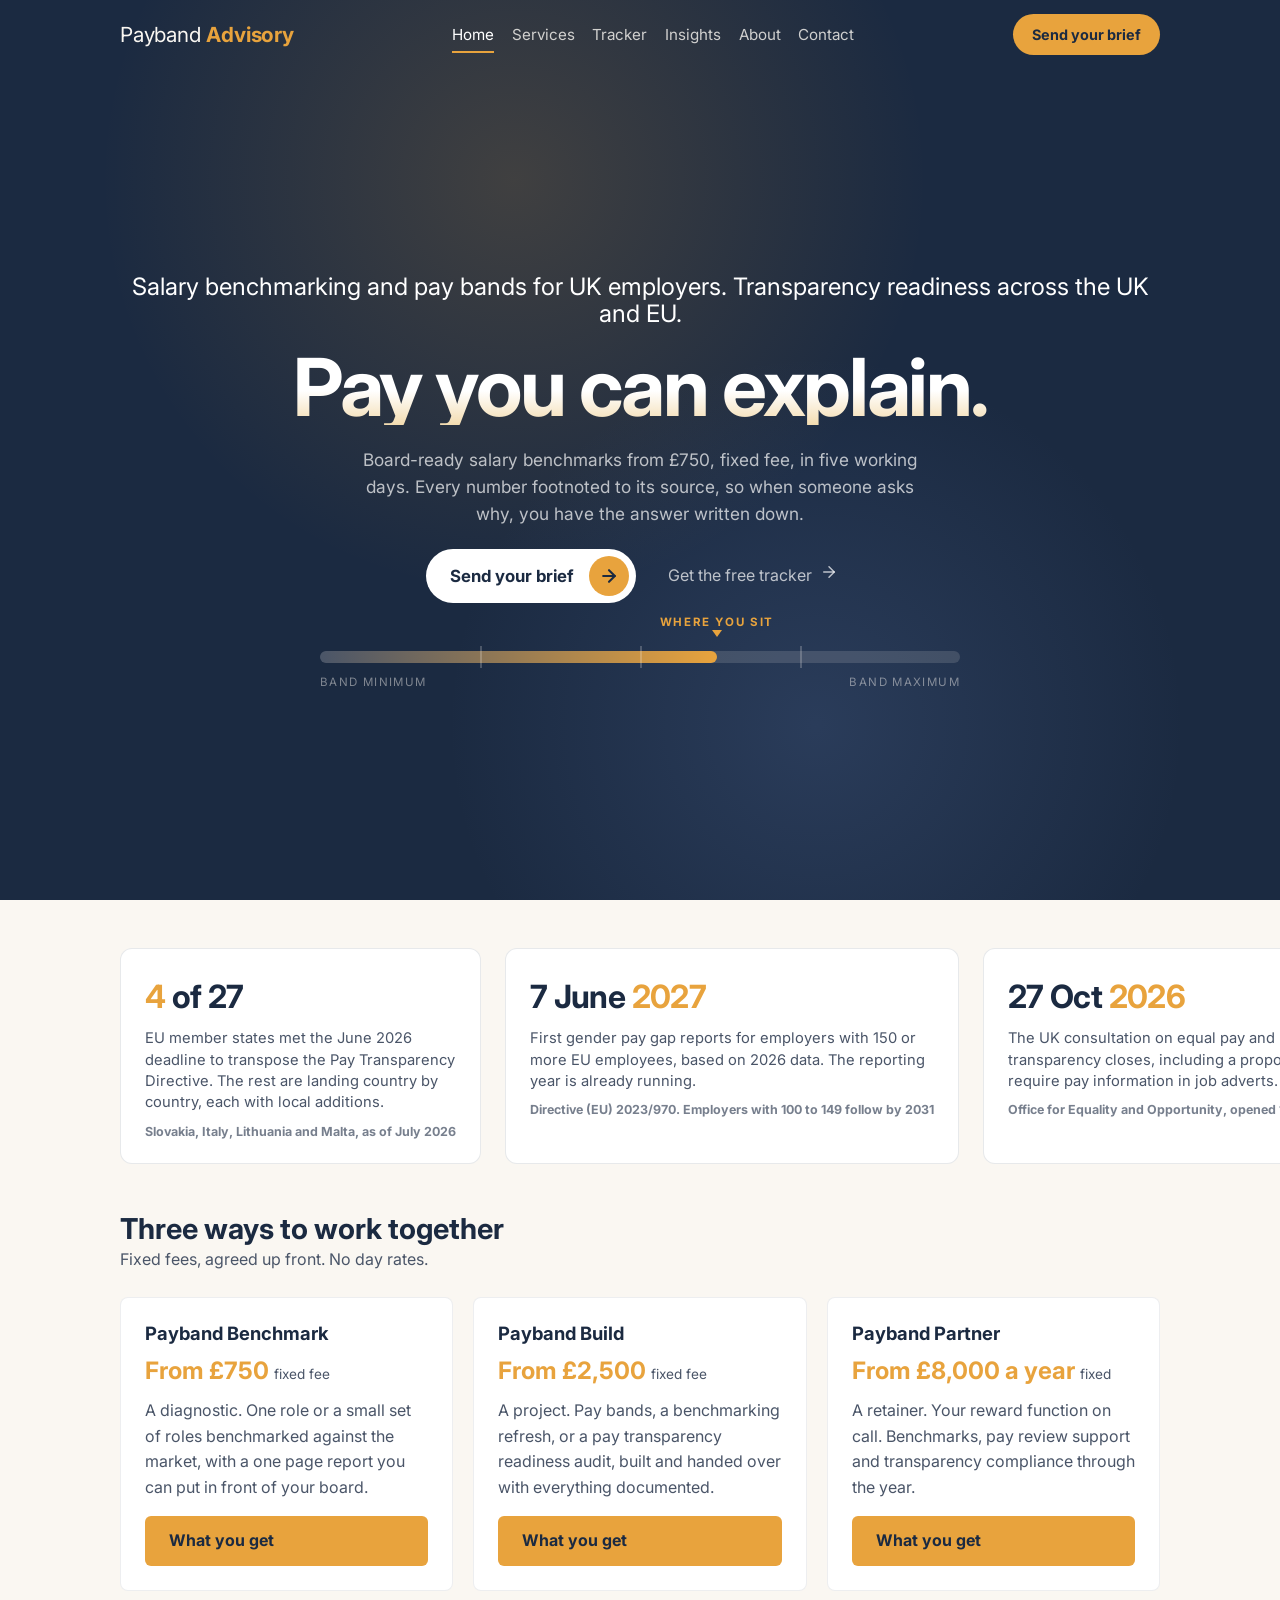
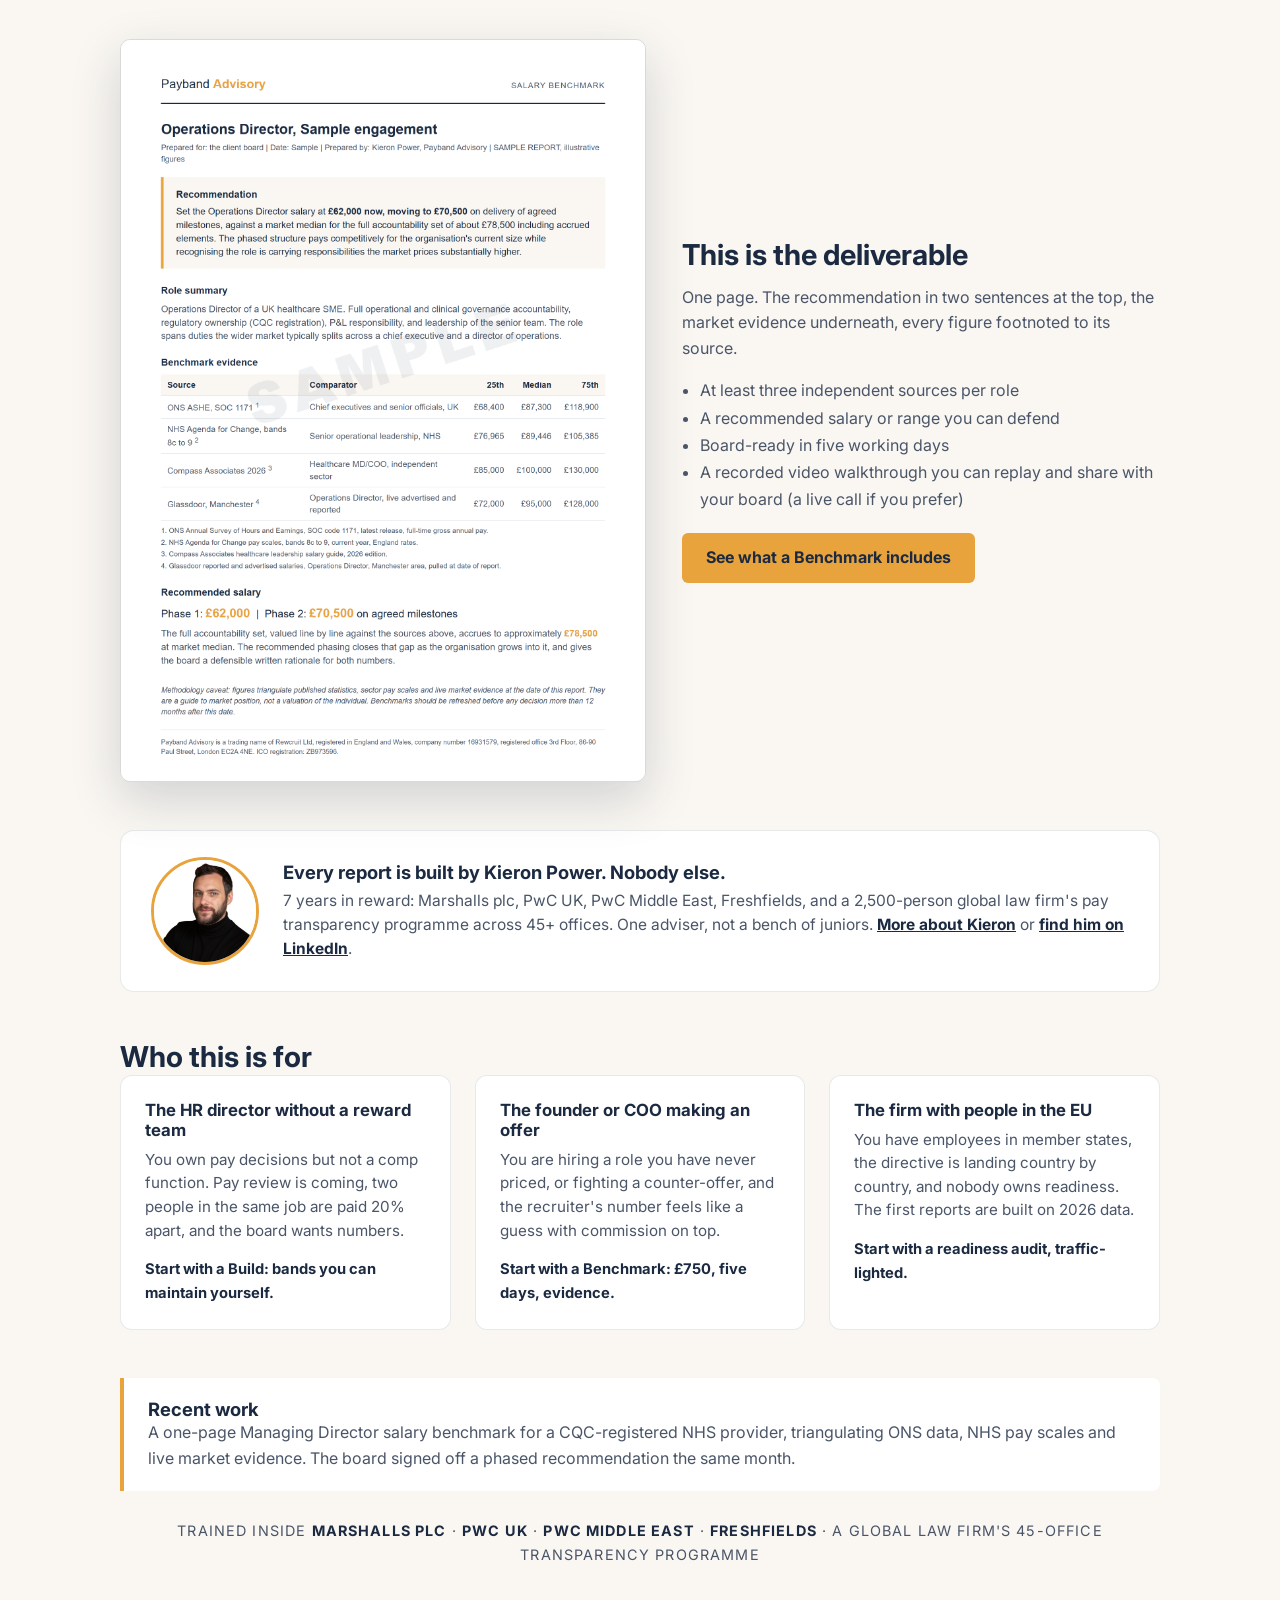
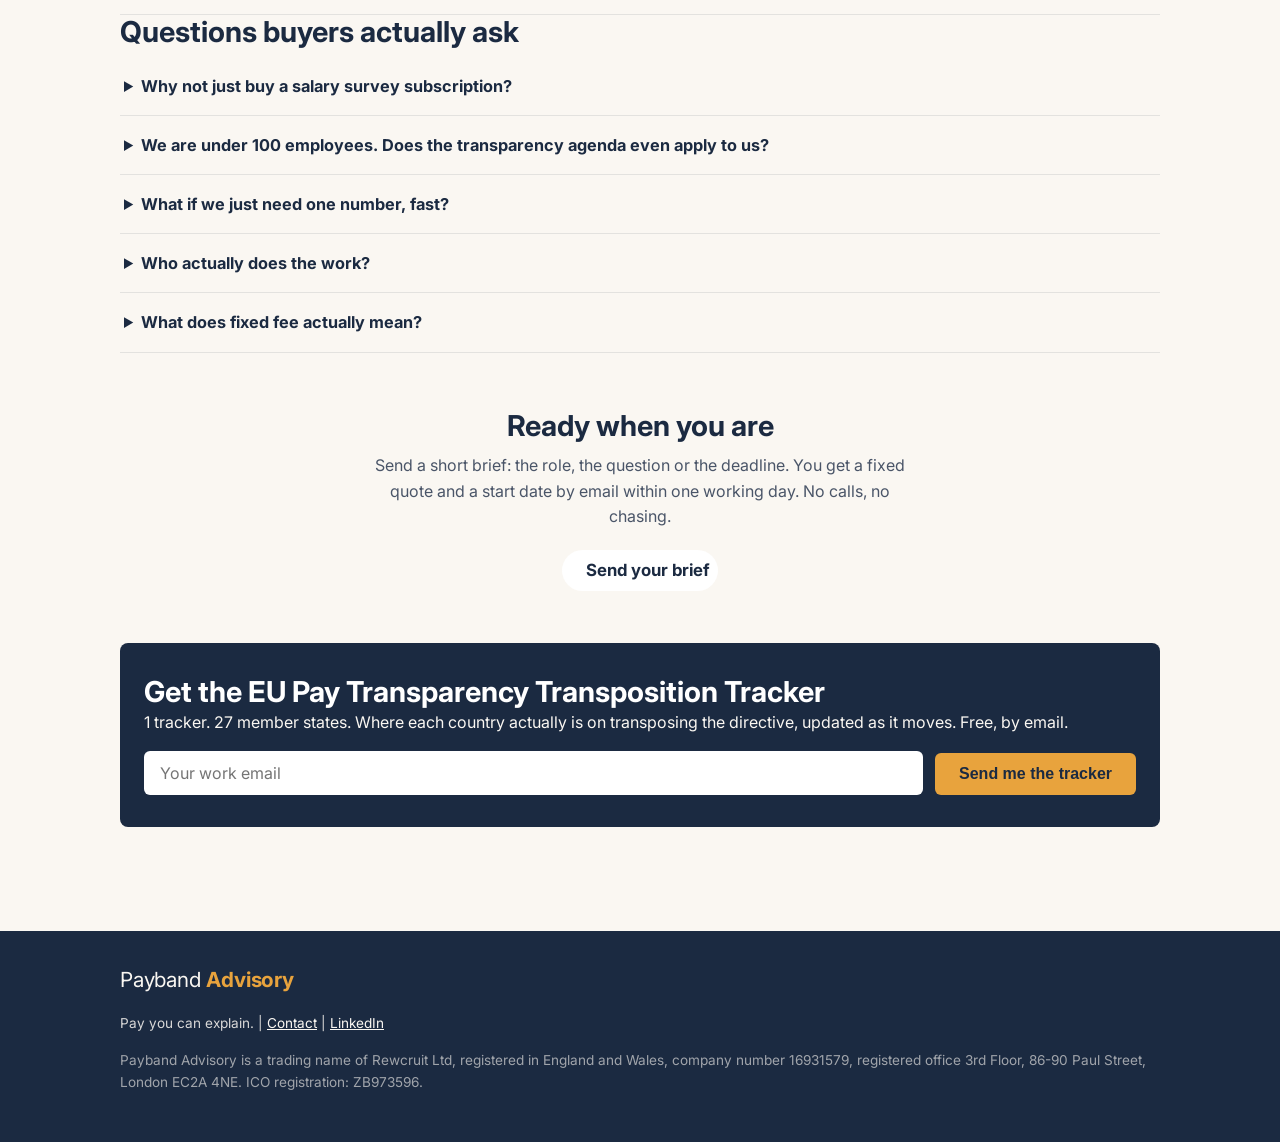
==== index.html @ 104e464a "Switch forms endpoint to v4 script (fixes day 7 emails, adds AUDIT auto-reply, dedup, daily digest)" ====
<!DOCTYPE html>
<html lang="en-GB">
<head>
  <meta charset="UTF-8">
  <meta name="viewport" content="width=device-width, initial-scale=1.0">
  <title>Salary Benchmarking from GBP 750 | Pay Bands &amp; Pay Transparency | Payband Advisory</title>
  <meta name="description" content="Fixed-fee salary benchmarking for UK employers and pay transparency readiness across the UK and EU. One-page board-ready benchmarks from £750, every number footnoted. Pay you can explain.">
  <link rel="icon" href="favicon.svg" type="image/svg+xml">
  <meta property="og:type" content="website">
  <meta property="og:title" content="Payband Advisory | Pay you can explain">
  <meta property="og:description" content="Fixed-fee salary benchmarking for UK employers and pay transparency readiness across the UK and EU. Board-ready benchmarks from £750.">
  <meta property="og:image" content="https://payband.uk/img/og-image.png">
  <meta property="og:url" content="https://payband.uk/">
  <meta name="twitter:card" content="summary_large_image">
  <link rel="preconnect" href="https://fonts.googleapis.com">
  <link rel="preconnect" href="https://fonts.gstatic.com" crossorigin>
  <link href="https://fonts.googleapis.com/css2?family=Inter:wght@400;700&display=swap" rel="stylesheet">
  <link rel="stylesheet" href="css/styles.css">
  <script type="application/ld+json">
{
  "@context": "https://schema.org",
  "@type": "ProfessionalService",
  "@id": "https://payband.uk/#organization",
  "name": "Payband Advisory",
  "url": "https://payband.uk",
  "logo": "https://payband.uk/favicon.svg",
  "image": "https://payband.uk/img/og-image.png",
  "description": "Fixed-fee salary benchmarking for UK employers and pay transparency readiness across the UK and EU. Board-ready benchmarks from GBP 750 in five working days, every figure footnoted.",
  "slogan": "Pay you can explain.",
  "email": "kieron@payband.uk",
  "areaServed": [
    {
      "@type": "Country",
      "name": "United Kingdom"
    },
    {
      "@type": "Place",
      "name": "European Union"
    }
  ],
  "knowsAbout": [
    "Salary benchmarking",
    "Pay bands",
    "Pay transparency",
    "EU Pay Transparency Directive",
    "Gender pay gap reporting",
    "Bonus modelling",
    "Job architecture",
    "Reward strategy",
    "Benefits benchmarking",
    "People analytics"
  ],
  "founder": {
    "@type": "Person",
    "@id": "https://payband.uk/#kieron"
  },
  "parentOrganization": {
    "@type": "Organization",
    "name": "Rewcruit Ltd",
    "identifier": "16931579"
  },
  "address": {
    "@type": "PostalAddress",
    "streetAddress": "3rd Floor, 86-90 Paul Street",
    "addressLocality": "London",
    "postalCode": "EC2A 4NE",
    "addressCountry": "GB"
  },
  "sameAs": [
    "https://www.linkedin.com/company/payband-advisory/",
    "https://www.youtube.com/@paybandpay"
  ],
  "priceRange": "GBP 750 to GBP 8000",
  "hasOfferCatalog": {
    "@type": "OfferCatalog",
    "name": "Reward consultancy services",
    "itemListElement": [
      {
        "@type": "Offer",
        "name": "Payband Benchmark",
        "price": "750",
        "priceCurrency": "GBP",
        "description": "One role benchmarked against at least three independent sources. One page, board ready, five working days."
      },
      {
        "@type": "Offer",
        "name": "Payband Build",
        "price": "2500",
        "priceCurrency": "GBP",
        "description": "Pay bands, benchmarking refresh, pay transparency readiness audit, benefits benchmarking, job architecture."
      },
      {
        "@type": "Offer",
        "name": "Payband Partner",
        "price": "8000",
        "priceCurrency": "GBP",
        "description": "A reward function on call for a year, without the headcount."
      }
    ]
  }
}
</script>
<script type="application/ld+json">
{
  "@context": "https://schema.org",
  "@type": "Person",
  "@id": "https://payband.uk/#kieron",
  "name": "Kieron Power",
  "jobTitle": "Founder and Principal Consultant",
  "worksFor": {
    "@id": "https://payband.uk/#organization"
  },
  "email": "kieron@payband.uk",
  "url": "https://payband.uk/about.html",
  "description": "Reward and compensation professional. Seven years in reward across Marshalls plc, PwC UK, PwC Middle East and Freshfields, most recently designing and leading the pay transparency programme at a 2,500-person global law firm across 45+ offices.",
  "knowsAbout": [
    "Compensation",
    "Pay transparency",
    "Salary benchmarking",
    "Job architecture",
    "Bonus modelling",
    "Gender pay gap analysis",
    "People analytics"
  ],
  "address": {
    "@type": "PostalAddress",
    "addressLocality": "Manchester",
    "addressCountry": "GB"
  },
  "sameAs": [
    "https://www.linkedin.com/in/kpowz",
    "https://www.youtube.com/@paybandpay"
  ]
}
</script>
  <link rel="canonical" href="https://payband.uk/">
  <meta name="robots" content="index, follow, max-snippet:-1, max-image-preview:large">
</head>
<body>

<header class="site-header header-overlay">
  <div class="container">
    <a class="wordmark" href="index.html"><span class="wm-first">Payband</span> <span class="wm-second">Advisory</span></a>
    <nav class="site-nav" aria-label="Main navigation">
      <a href="index.html" aria-current="page">Home</a>
      <a href="services.html">Services</a>
      <a href="tracker.html">Tracker</a>
      <a href="insights.html">Insights</a>
      <a href="about.html">About</a>
      <a href="contact.html">Contact</a>
    </nav>
    <a class="nav-cta" href="contact.html">Send your brief</a>
  </div>
</header>

<section class="hero-dark">
  <div class="hero-glow glow-amber" aria-hidden="true"></div>
  <div class="hero-glow glow-steel" aria-hidden="true"></div>
  <div class="hero-inner">
    <p class="hero-pre">Salary benchmarking and pay bands for UK employers. Transparency readiness across the UK and EU.</p>
    <h1 class="hero-headline">Pay you can explain.</h1>
    <p class="hero-sub">Board-ready salary benchmarks from £750, fixed fee, in five working days. Every number footnoted to its source, so when someone asks why, you have the answer written down.</p>
    <div class="hero-ctas">
      <a class="btn-hero" href="contact.html">
        Send your brief
        <span class="arrow" aria-hidden="true">
          <svg width="20" height="20" viewBox="0 0 24 24" fill="none" stroke="currentColor" stroke-width="2.5" stroke-linecap="round" stroke-linejoin="round"><line x1="5" y1="12" x2="19" y2="12"></line><polyline points="12 5 19 12 12 19"></polyline></svg>
        </span>
      </a>
      <a class="btn-hero-ghost" href="tracker.html">
        Get the free tracker
        <span class="arrow-inline" aria-hidden="true">
          <svg width="18" height="18" viewBox="0 0 24 24" fill="none" stroke="currentColor" stroke-width="2" stroke-linecap="round" stroke-linejoin="round"><line x1="5" y1="12" x2="19" y2="12"></line><polyline points="12 5 19 12 12 19"></polyline></svg>
        </span>
      </a>
    </div>
    <div class="hero-band" aria-hidden="true">
      <div class="you">WHERE YOU SIT</div>
      <div class="rail"><div class="fill"></div></div>
      <div class="tick" style="left:25%"></div>
      <div class="tick" style="left:50%"></div>
      <div class="tick" style="left:75%"></div>
      <div class="ends"><span>Band minimum</span><span>Band maximum</span></div>
    </div>
  </div>
</section>

<main>
  <div class="container">

    <section class="section" aria-label="Why now">
      <div class="stat-strip">
        <div class="stat">
          <div class="num"><span class="amber-num">4</span> of 27</div>
          <div class="lbl">EU member states met the June 2026 deadline to transpose the Pay Transparency Directive. The rest are landing country by country, each with local additions.</div>
          <div class="src">Slovakia, Italy, Lithuania and Malta, as of July 2026</div>
        </div>
        <div class="stat">
          <div class="num">7 June <span class="amber-num">2027</span></div>
          <div class="lbl">First gender pay gap reports for employers with 150 or more EU employees, based on 2026 data. The reporting year is already running.</div>
          <div class="src">Directive (EU) 2023/970. Employers with 100 to 149 follow by 2031</div>
        </div>
        <div class="stat">
          <div class="num">27 Oct <span class="amber-num">2026</span></div>
          <div class="lbl">The UK consultation on equal pay and pay transparency closes, including a proposal to require pay information in job adverts.</div>
          <div class="src">Office for Equality and Opportunity, opened 14 July 2026</div>
        </div>
      </div>
    </section>

    <section class="section" aria-labelledby="tiers-heading">
      <h2 id="tiers-heading">Three ways to work together</h2>
      <p>Fixed fees, agreed up front. No day rates.</p>
      <div class="card-grid">
        <article class="card">
          <h3>Payband Benchmark</h3>
          <p class="price">From £750 <small>fixed fee</small></p>
          <p>A diagnostic. One role or a small set of roles benchmarked against the market, with a one page report you can put in front of your board.</p>
          <a class="btn" href="services.html#benchmark">What you get</a>
        </article>
        <article class="card">
          <h3>Payband Build</h3>
          <p class="price">From £2,500 <small>fixed fee</small></p>
          <p>A project. Pay bands, a benchmarking refresh, or a pay transparency readiness audit, built and handed over with everything documented.</p>
          <a class="btn" href="services.html#build">What you get</a>
        </article>
        <article class="card">
          <h3>Payband Partner</h3>
          <p class="price">From £8,000 a year <small>fixed</small></p>
          <p>A retainer. Your reward function on call. Benchmarks, pay review support and transparency compliance through the year.</p>
          <a class="btn" href="services.html#partner">What you get</a>
        </article>
      </div>
    </section>

    <section class="section" aria-labelledby="preview-heading">
      <div class="preview-wrap">
        <img class="preview-img" src="img/sample-benchmark.png" alt="Sample one-page Payband salary benchmark report with recommendation, market table and footnoted sources" loading="lazy">
        <div class="preview-copy">
          <h2 id="preview-heading">This is the deliverable</h2>
          <p>One page. The recommendation in two sentences at the top, the market evidence underneath, every figure footnoted to its source.</p>
          <ul>
            <li>At least three independent sources per role</li>
            <li>A recommended salary or range you can defend</li>
            <li>Board-ready in five working days</li>
            <li>A recorded video walkthrough you can replay and share with your board (a live call if you prefer)</li>
          </ul>
          <a class="btn" href="services.html#benchmark">See what a Benchmark includes</a>
        </div>
      </div>
    </section>

    <section class="section" aria-label="Who does the work">
      <div class="founder-strip">
        <img src="img/kieron.jpg" alt="Kieron Power">
        <div>
          <h3>Every report is built by Kieron Power. Nobody else.</h3>
          <p>7 years in reward: Marshalls plc, PwC UK, PwC Middle East, Freshfields, and a 2,500-person global law firm's pay transparency programme across 45+ offices. One adviser, not a bench of juniors. <a href="about.html">More about Kieron</a> or <a href="https://www.linkedin.com/in/kpowz">find him on LinkedIn</a>.</p>
        </div>
      </div>
    </section>

    <section class="section" aria-labelledby="who-heading">
      <h2 id="who-heading">Who this is for</h2>
      <div class="who-grid">
        <div class="who">
          <h3>The HR director without a reward team</h3>
          <p>You own pay decisions but not a comp function. Pay review is coming, two people in the same job are paid 20% apart, and the board wants numbers.</p>
          <span class="hook">Start with a Build: bands you can maintain yourself.</span>
        </div>
        <div class="who">
          <h3>The founder or COO making an offer</h3>
          <p>You are hiring a role you have never priced, or fighting a counter-offer, and the recruiter's number feels like a guess with commission on top.</p>
          <span class="hook">Start with a Benchmark: £750, five days, evidence.</span>
        </div>
        <div class="who">
          <h3>The firm with people in the EU</h3>
          <p>You have employees in member states, the directive is landing country by country, and nobody owns readiness. The first reports are built on 2026 data.</p>
          <span class="hook">Start with a readiness audit, traffic-lighted.</span>
        </div>
      </div>
    </section>

    <section class="section">
      <div class="callout">
        <h3>Recent work</h3>
        <p>A one-page Managing Director salary benchmark for a CQC-registered NHS provider, triangulating ONS data, NHS pay scales and live market evidence. The board signed off a phased recommendation the same month.</p>
      </div>
      <p class="exp-strip" style="margin-top:28px;">Trained inside <strong>Marshalls plc</strong> &middot; <strong>PwC UK</strong> &middot; <strong>PwC Middle East</strong> &middot; <strong>Freshfields</strong> &middot; a global law firm's 45-office transparency programme</p>
    </section>

    <section class="section faq" aria-labelledby="faq-heading">
      <h2 id="faq-heading" style="margin-bottom:8px;">Questions buyers actually ask</h2>
      <details>
        <summary>Why not just buy a salary survey subscription?</summary>
        <p>Surveys give you data. They do not tell you what to pay your Operations Director in your sector at your size, and they cost more than a Benchmark before you have interpreted a single number. You are buying the judgement, footnoted, not another spreadsheet.</p>
      </details>
      <details>
        <summary>We are under 100 employees. Does the transparency agenda even apply to us?</summary>
        <p>The EU reporting thresholds start at 100 employees, but the right to pay information and the ban on asking salary history apply regardless of size in member states. In the UK, the consultation proposes pay information in job adverts with no size threshold confirmed yet. Small employers who sort their bands now do it cheaply; large ones do it under deadline.</p>
      </details>
      <details>
        <summary>What if we just need one number, fast?</summary>
        <p>That is exactly what a Benchmark is. One role, at least three independent sources, a recommendation you can act on the same week. Most clients start there and come back for bands later.</p>
      </details>
      <details>
        <summary>Who actually does the work?</summary>
        <p>Kieron Power. One adviser, doing the work, not a bench of juniors. Seven years in reward across FTSE-listed businesses, Big Four firms and global law firms. The person who reads your brief is the person who builds your report.</p>
      </details>
      <details>
        <summary>What does fixed fee actually mean?</summary>
        <p>The price is agreed in writing before work starts and it does not move. No day rates, no scope surprises. If the work grows beyond the brief, you get a new fixed quote to approve first.</p>
      </details>
    </section>

    <section class="section closing-cta">
      <h2>Ready when you are</h2>
      <p>Send a short brief: the role, the question or the deadline. You get a fixed quote and a start date by email within one working day. No calls, no chasing.</p>
      <a class="btn-hero" href="contact.html" style="display:inline-flex;">Send your brief</a>
    </section>

    <section class="section email-capture" aria-labelledby="capture-heading">
      <h2 id="capture-heading">Get the EU Pay Transparency Transposition Tracker</h2>
      <p>1 tracker. 27 member states. Where each country actually is on transposing the directive, updated as it moves. Free, by email.</p>
      <form name="tracker" method="POST" class="gas-form" action="https://script.google.com/macros/s/AKfycbzZI3BI5aonZjQoKFpanAPdDTHlgm56sD4VvzsHXsakJB2xbV2dNgVmDmstumDgHG8/exec">
        <input type="hidden" name="form-name" value="tracker">
        <label for="email-home" style="position:absolute;left:-9999px;">Email address</label>
        <input type="email" id="email-home" name="email" placeholder="Your work email" required>
        <button type="submit" class="btn">Send me the tracker</button>
      </form>
    </section>

  </div>
</main>

<footer class="site-footer">
  <div class="container">
    <p><a class="wordmark" href="index.html"><span class="wm-first" style="color:#FAF7F2;">Payband</span> <span class="wm-second">Advisory</span></a></p>
    <p>Pay you can explain. | <a href="contact.html">Contact</a> | <a href="https://www.linkedin.com/in/kpowz">LinkedIn</a></p>
    <p class="legal">Payband Advisory is a trading name of Rewcruit Ltd, registered in England and Wales, company number 16931579, registered office 3rd Floor, 86-90 Paul Street, London EC2A 4NE. ICO registration: ZB973596.</p>
  </div>
</footer>

<script src="js/main.js" defer></script>
</body>
</html>
---- css/styles.css ----
/* Payband Advisory brand stylesheet. Single source of truth for the site. */

:root {
  --navy: #1B2A41;
  --amber: #E8A33D;
  --offwhite: #FAF7F2;
  --grey: #4A5568;
  --white: #FFFFFF;
  --max-width: 1080px;
}

* { box-sizing: border-box; margin: 0; padding: 0; }

html { font-size: 16px; scroll-behavior: smooth; }

body {
  font-family: 'Inter', -apple-system, BlinkMacSystemFont, 'Segoe UI', sans-serif;
  background: var(--offwhite);
  color: var(--grey);
  line-height: 1.6;
}

h1, h2, h3, h4 {
  color: var(--navy);
  line-height: 1.2;
  font-weight: 700;
}

h1 { font-size: 2rem; }
h2 { font-size: 1.5rem; }
h3 { font-size: 1.15rem; }

p { margin-bottom: 1rem; }

a { color: var(--navy); }

img { max-width: 100%; }

.container {
  max-width: var(--max-width);
  margin: 0 auto;
  padding: 0 1.25rem;
}

/* Header and wordmark */

.site-header {
  background: var(--white);
  border-bottom: 1px solid rgba(27, 42, 65, 0.08);
  position: sticky;
  top: 0;
  z-index: 10;
}

.site-header .container {
  display: flex;
  flex-wrap: wrap;
  align-items: center;
  justify-content: space-between;
  padding-top: 0.9rem;
  padding-bottom: 0.9rem;
}

.wordmark {
  text-decoration: none;
  font-size: 1.3rem;
  letter-spacing: -0.01em;
  white-space: nowrap;
}

.wordmark .wm-first { font-weight: 400; color: var(--navy); }
.wordmark .wm-second { font-weight: 700; color: var(--amber); }

.site-nav {
  display: flex;
  flex-wrap: wrap;
  gap: 0.25rem 1.1rem;
  margin-top: 0.4rem;
}

.site-nav a {
  text-decoration: none;
  color: var(--grey);
  font-size: 0.95rem;
  padding: 0.25rem 0;
  position: relative;
  transition: color 0.2s ease;
}

.site-nav a::after {
  content: '';
  position: absolute;
  left: 0;
  right: 0;
  bottom: -2px;
  height: 2px;
  background: var(--amber);
  transform: scaleX(0);
  transform-origin: left;
  transition: transform 0.25s ease;
}

.site-nav a:hover, .site-nav a[aria-current="page"] {
  color: var(--navy);
}

.site-nav a:hover::after, .site-nav a[aria-current="page"]::after {
  transform: scaleX(1);
}

/* Sections */

main { padding: 2.5rem 0 3.5rem; }

.section { margin-bottom: 3rem; }

.lede {
  font-size: 1.25rem;
  color: var(--navy);
  max-width: 44rem;
}

.tagline {
  color: var(--amber);
  font-weight: 700;
  font-size: 1.1rem;
  margin-bottom: 0.75rem;
}

/* Cards */

.card-grid {
  display: grid;
  grid-template-columns: 1fr;
  gap: 1.25rem;
  margin-top: 1.5rem;
}

.card {
  background: var(--white);
  border: 1px solid rgba(27, 42, 65, 0.08);
  border-radius: 8px;
  padding: 1.5rem;
  display: flex;
  flex-direction: column;
  transition: transform 0.25s ease, box-shadow 0.25s ease, border-color 0.25s ease;
}

.card:hover {
  box-shadow: 0 14px 32px rgba(27, 42, 65, 0.12);
  border-color: rgba(232, 163, 61, 0.55);
}

@media (hover: none), (prefers-reduced-motion: reduce) {
  .card:hover { box-shadow: none; border-color: rgba(27, 42, 65, 0.08); }
}

.card .price {
  color: var(--amber);
  font-weight: 700;
  font-size: 1.5rem;
  margin: 0.5rem 0;
}

.card .price small {
  font-size: 0.85rem;
  font-weight: 400;
  color: var(--grey);
}

.card ul { margin: 0 0 1rem 1.1rem; }
.card li { margin-bottom: 0.4rem; }

/* Buttons and CTAs */

.btn {
  display: inline-block;
  background: var(--amber);
  color: var(--navy);
  font-weight: 700;
  text-decoration: none;
  padding: 0.75rem 1.5rem;
  border-radius: 6px;
  border: none;
  font-size: 1rem;
  cursor: pointer;
  margin-top: auto;
}

.btn {
  transition: transform 0.15s ease, box-shadow 0.2s ease, filter 0.2s ease;
}

.btn:hover {
  filter: brightness(1.05);
  transform: translateY(-2px);
  box-shadow: 0 6px 16px rgba(232, 163, 61, 0.35);
}

:focus-visible {
  outline: 3px solid var(--amber);
  outline-offset: 2px;
  border-radius: 2px;
}

.btn-secondary {
  background: transparent;
  border: 2px solid var(--navy);
  color: var(--navy);
}

/* Proof point and callout boxes */

.callout {
  background: var(--white);
  border-left: 4px solid var(--amber);
  border-radius: 0 8px 8px 0;
  padding: 1.25rem 1.5rem;
  margin: 1.5rem 0;
}

.callout p:last-child { margin-bottom: 0; }

.key-number {
  color: var(--amber);
  font-weight: 700;
}

/* Email capture */

.email-capture {
  background: var(--navy);
  border-radius: 8px;
  padding: 2rem 1.5rem;
  color: var(--offwhite);
}

.email-capture h2 { color: var(--white); }

.email-capture form {
  display: flex;
  flex-direction: column;
  gap: 0.75rem;
  margin-top: 1rem;
}

.email-capture input[type="email"] {
  padding: 0.75rem 1rem;
  border-radius: 6px;
  border: none;
  font-family: inherit;
  font-size: 1rem;
}

/* Tables */

table {
  width: 100%;
  border-collapse: collapse;
  background: var(--white);
  margin: 1rem 0;
  font-size: 0.95rem;
}

th, td {
  text-align: left;
  padding: 0.6rem 0.75rem;
  border-bottom: 1px solid rgba(27, 42, 65, 0.1);
}

th { color: var(--navy); background: rgba(27, 42, 65, 0.04); }

/* Article cards */

.article-card h3 a { text-decoration: none; }
.article-card h3 a:hover { color: var(--amber); }
.article-meta { font-size: 0.85rem; color: var(--grey); opacity: 0.8; }

/* Footer */

.site-footer {
  background: var(--navy);
  color: rgba(250, 247, 242, 0.85);
  padding: 2rem 0;
  font-size: 0.85rem;
}

.site-footer a { color: var(--offwhite); }

.site-footer .legal { margin-top: 0.75rem; opacity: 0.7; }

/* Dark hero (home page) */

.header-overlay {
  position: absolute;
  top: 0;
  left: 0;
  right: 0;
  background: transparent;
  border-bottom: none;
}

.header-overlay .wordmark .wm-first { color: var(--offwhite); }
.header-overlay .site-nav a { color: rgba(250, 247, 242, 0.8); }
.header-overlay .site-nav a:hover,
.header-overlay .site-nav a[aria-current="page"] { color: #fff; }

/* Once scrolled past the hero, the overlay header gains a frosted navy backdrop. */
.header-overlay.scrolled {
  position: fixed;
  background: rgba(27, 42, 65, 0.85);
  backdrop-filter: blur(10px);
  -webkit-backdrop-filter: blur(10px);
  box-shadow: 0 1px 0 rgba(250, 247, 242, 0.08);
}

.nav-cta {
  display: none;
  background: var(--amber);
  color: var(--navy);
  font-weight: 700;
  font-size: 0.9rem;
  padding: 0.55rem 1.2rem;
  border-radius: 999px;
  text-decoration: none;
  white-space: nowrap;
}

.nav-cta:hover { filter: brightness(1.05); }

.hero-dark {
  position: relative;
  min-height: 92vh;
  display: flex;
  align-items: center;
  justify-content: center;
  background: var(--navy);
  color: #fff;
  text-align: center;
  overflow: hidden;
  padding: 10rem 1.25rem 5rem;
}

@media (min-width: 900px) {
  .nav-cta { display: inline-block; }
  .hero-dark { padding-top: 8rem; }
}

/* Optional ambient video layer. Add inside .hero-dark:
   <video class="hero-video" autoplay muted loop playsinline src="YOUR-LOOP.mp4"></video>
   <div class="hero-overlay"></div>
   Keep the loop abstract and slow. No third-party streams. */
.hero-video {
  position: absolute;
  inset: 0;
  width: 100%;
  height: 100%;
  object-fit: cover;
  opacity: 0.25;
}

.hero-overlay {
  position: absolute;
  inset: 0;
  background: rgba(27, 42, 65, 0.6);
  backdrop-filter: blur(2px);
}

.hero-glow {
  position: absolute;
  border-radius: 50%;
  pointer-events: none;
}

.hero-glow.glow-amber {
  width: 900px;
  height: 900px;
  top: -30%;
  left: 5%;
  background: radial-gradient(circle, rgba(232, 163, 61, 0.18) 0%, rgba(232, 163, 61, 0) 65%);
}

.hero-glow.glow-steel {
  width: 800px;
  height: 800px;
  bottom: -25%;
  right: 5%;
  background: radial-gradient(circle, rgba(96, 125, 180, 0.22) 0%, rgba(96, 125, 180, 0) 65%);
}

.hero-inner {
  position: relative;
  z-index: 2;
  max-width: 64rem;
  display: flex;
  flex-direction: column;
  align-items: center;
  gap: 2.25rem;
}

.hero-pre {
  font-size: clamp(1.4rem, 3.5vw, 2.5rem);
  font-weight: 400;
  line-height: 1.15;
  color: #fff;
  margin: 0;
  animation: hero-fade-up 0.6s ease both;
}

.hero-headline {
  font-size: clamp(3.2rem, 11vw, 8rem);
  font-weight: 700;
  letter-spacing: -0.03em;
  line-height: 0.95;
  margin: 0;
  background: linear-gradient(180deg, #FFFFFF 0%, #FFFFFF 55%, #F3DCB0 100%);
  -webkit-background-clip: text;
  background-clip: text;
  color: transparent;
  animation: hero-scale-in 0.6s ease 0.2s both;
}

.hero-sub {
  font-size: clamp(1.05rem, 2vw, 1.25rem);
  line-height: 1.65;
  color: rgba(255, 255, 255, 0.7);
  max-width: 36rem;
  margin: 0;
  animation: hero-fade 0.6s ease 0.4s both;
}

.hero-ctas {
  display: flex;
  flex-direction: column;
  align-items: center;
  gap: 1.5rem;
  animation: hero-fade-up 0.5s ease 0.6s both;
}

.btn-hero {
  display: inline-flex;
  align-items: center;
  gap: 0.9rem;
  background: #fff;
  color: var(--navy);
  font-weight: 700;
  font-size: 1.05rem;
  text-decoration: none;
  padding: 0.45rem 0.45rem 0.45rem 1.5rem;
  border-radius: 999px;
  transition: box-shadow 0.2s ease, transform 0.2s ease;
}

.btn-hero .arrow {
  width: 40px;
  height: 40px;
  border-radius: 50%;
  background: var(--amber);
  color: var(--navy);
  display: inline-flex;
  align-items: center;
  justify-content: center;
  flex: none;
  transition: filter 0.2s ease;
}

.btn-hero:hover {
  box-shadow: 0 0 20px rgba(255, 255, 255, 0.3);
  transform: scale(1.05);
}

.btn-hero:hover .arrow { filter: brightness(1.08); }

.btn-hero-ghost {
  display: inline-flex;
  align-items: center;
  gap: 0.5rem;
  color: rgba(255, 255, 255, 0.7);
  text-decoration: none;
  padding: 0.5rem 1rem;
  border-radius: 8px;
  backdrop-filter: blur(4px);
  transition: color 0.2s ease, background 0.2s ease;
}

.btn-hero-ghost .arrow-inline { transition: transform 0.2s ease; }

.btn-hero-ghost:hover {
  color: #fff;
  background: rgba(255, 255, 255, 0.05);
}

.btn-hero-ghost:hover .arrow-inline { transform: translateX(4px); }

/* Scroll reveal states (classes applied by js/main.js) */

.reveal {
  opacity: 0;
  transform: translateY(26px);
  transition: opacity 0.65s ease, transform 0.65s ease;
}

.reveal.revealed {
  opacity: 1;
  transform: none;
}

/* After the entrance, transform belongs to hover/tilt and must move fast. */
.reveal-done {
  transition: transform 0.18s ease, box-shadow 0.25s ease, border-color 0.25s ease, opacity 0.3s ease;
}

.hero-glow { transition: transform 0.3s ease-out; }

@keyframes hero-fade-up {
  from { opacity: 0; transform: translateY(20px); }
  to { opacity: 1; transform: translateY(0); }
}

@keyframes hero-scale-in {
  from { opacity: 0; transform: scale(0.9); }
  to { opacity: 1; transform: scale(1); }
}

@keyframes hero-fade {
  from { opacity: 0; }
  to { opacity: 1; }
}

@media (prefers-reduced-motion: reduce) {
  .hero-pre, .hero-headline, .hero-sub, .hero-ctas { animation: none; }
  .btn-hero, .btn-hero-ghost .arrow-inline { transition: none; }
}

@media (min-width: 640px) {
  .hero-ctas { flex-direction: row; }
}

/* Responsive: tablet and up */

@media (min-width: 640px) {
  h1 { font-size: 2.6rem; }
  h2 { font-size: 1.8rem; }
  .email-capture form { flex-direction: row; }
  .email-capture input[type="email"] { flex: 1; }
}

@media (min-width: 900px) {
  .card-grid { grid-template-columns: repeat(3, 1fr); }
  .card-grid.two-col { grid-template-columns: repeat(2, 1fr); }
  .site-nav { margin-top: 0; }
}


/* ===== Conversion build additions (July 2026) ===== */

.stat-strip {
  display: grid; grid-template-columns: repeat(3, 1fr); gap: 24px;
  margin: 8px 0 8px;
}
.stat {
  background: var(--white); border: 1px solid rgba(27,42,65,0.10);
  border-radius: 12px; padding: 22px 24px;
}
.stat .num { font-size: 2rem; font-weight: 700; color: var(--navy); letter-spacing: -0.02em; }
.stat .num .amber-num { color: var(--amber); }
.stat .lbl { color: var(--grey); font-size: 0.92rem; margin-top: 6px; line-height: 1.45; }
.stat .src { color: var(--grey); font-size: 0.78rem; margin-top: 8px; opacity: 0.75; }

.who-grid { display: grid; grid-template-columns: repeat(3, 1fr); gap: 24px; }
.who { background: var(--white); border: 1px solid rgba(27,42,65,0.10); border-radius: 12px; padding: 24px; }
.who h3 { font-size: 1.05rem; margin-bottom: 8px; color: var(--navy); }
.who p { color: var(--grey); font-size: 0.95rem; line-height: 1.55; }
.who .hook { display: block; margin-top: 12px; font-weight: 700; color: var(--navy); font-size: 0.92rem; }

.preview-wrap { display: grid; grid-template-columns: 1.1fr 1fr; gap: 36px; align-items: center; }
.preview-img { border: 1px solid rgba(27,42,65,0.14); border-radius: 10px; box-shadow: 0 18px 50px rgba(27,42,65,0.18); width: 100%; display:block; }
.preview-copy h2 { margin-bottom: 12px; }
.preview-copy ul { margin: 14px 0 20px 18px; color: var(--grey); line-height: 1.7; }

.faq { border-top: 1px solid rgba(27,42,65,0.10); }
.faq details { border-bottom: 1px solid rgba(27,42,65,0.10); padding: 16px 4px; }
.faq summary { font-weight: 700; color: var(--navy); cursor: pointer; font-size: 1.02rem; }
.faq details p { color: var(--grey); margin-top: 10px; line-height: 1.6; max-width: 62ch; }

.exp-strip { text-align: center; color: var(--grey); font-size: 0.9rem; letter-spacing: 0.08em; text-transform: uppercase; }
.exp-strip strong { color: var(--navy); font-weight: 700; }

.compare table { width: 100%; border-collapse: collapse; font-size: 0.95rem; }
.compare th, .compare td { padding: 12px 14px; border-bottom: 1px solid rgba(27,42,65,0.10); text-align: left; vertical-align: top; }
.compare th { color: var(--navy); }
.compare td:first-child { color: var(--navy); font-weight: 600; }
.compare .tick { color: var(--amber); font-weight: 700; }

.article-body { max-width: 68ch; }
.article-body h2 { margin-top: 36px; margin-bottom: 12px; }
.article-body p, .article-body li { color: var(--grey); line-height: 1.7; }
.article-body ol, .article-body ul { margin: 12px 0 12px 20px; }
.article-body .note { background: var(--white); border-left: 3px solid var(--amber); padding: 14px 18px; margin: 20px 0; border-radius: 0 8px 8px 0; }
.portrait { width: 190px; height: 190px; object-fit: cover; border-radius: 14px; border: 3px solid var(--white); box-shadow: 0 14px 40px rgba(27,42,65,0.22); }
.about-lead { display: flex; gap: 28px; align-items: flex-start; }

@media (max-width: 760px) {
  .stat-strip, .who-grid { grid-template-columns: 1fr; }
  .preview-wrap { grid-template-columns: 1fr; }
  .about-lead { flex-direction: column; }
}


/* ===== Hero band signature ===== */
.hero-band { position: relative; width: min(640px, 82vw); margin: 54px auto 0; }
.hero-band .rail { height: 12px; background: rgba(250,247,242,0.14); border-radius: 6px; overflow: hidden; }
.hero-band .fill {
  height: 100%; width: 0; border-radius: 6px;
  background: linear-gradient(90deg, #4A5568, var(--amber));
  animation: bandfill 1.6s cubic-bezier(0.22, 1, 0.36, 1) 0.5s forwards;
}
.hero-band .tick { position: absolute; top: -5px; width: 2px; height: 22px; background: rgba(250,247,242,0.22); }
.hero-band .you {
  position: absolute; top: -44px; left: 62%; transform: translateX(-50%);
  font-size: 0.72rem; font-weight: 700; letter-spacing: 0.14em; color: var(--amber);
  opacity: 0; animation: youdrop 0.5s ease-out 1.9s forwards;
}
.hero-band .you:after {
  content: ''; position: absolute; left: 50%; transform: translateX(-50%); top: 17px;
  border-left: 5px solid transparent; border-right: 5px solid transparent; border-top: 7px solid var(--amber);
}
.hero-band .ends {
  display: flex; justify-content: space-between; margin-top: 10px;
  font-size: 0.72rem; letter-spacing: 0.12em; color: rgba(250,247,242,0.45); text-transform: uppercase;
}
@keyframes bandfill { to { width: 62%; } }
@keyframes youdrop { from { opacity: 0; transform: translateX(-50%) translateY(-10px); } to { opacity: 1; transform: translateX(-50%) translateY(0); } }
@media (prefers-reduced-motion: reduce) {
  .hero-band .fill { animation: none; width: 62%; }
  .hero-band .you { animation: none; opacity: 1; }
}


/* ===== Persona review fixes (July 2026) ===== */
@media (max-width: 520px) {
  .site-header { position: static; }   /* two-row nav ate 16% of mobile viewport when sticky */
  /* The overlay header stops overlaying the hero at this width, so it needs its own navy
     background. Without it the near-white wordmark sat on the light page and vanished. */
  .header-overlay { background: var(--navy); border-bottom: none; }
  .header-overlay.scrolled { position: static; }
}
.compare { overflow-x: auto; }
.compare table { min-width: 560px; }

.founder-strip {
  display: flex; gap: 24px; align-items: center;
  background: var(--white); border: 1px solid rgba(27,42,65,0.10);
  border-radius: 14px; padding: 26px 30px;
}
.founder-strip img { width: 108px; height: 108px; border-radius: 50%; object-fit: cover; border: 3px solid var(--amber); flex-shrink: 0; }
.founder-strip h3 { color: var(--navy); font-size: 1.15rem; margin-bottom: 6px; }
.founder-strip p { color: var(--grey); font-size: 0.97rem; line-height: 1.55; margin: 0; }
.founder-strip a { color: var(--navy); font-weight: 700; }
@media (max-width: 600px) { .founder-strip { flex-direction: column; text-align: center; } }

.closing-cta { text-align: center; padding: 8px 0 4px; }
.closing-cta h2 { margin-bottom: 10px; }
.closing-cta p { color: var(--grey); max-width: 54ch; margin: 0 auto 20px; }

/* ===== Short viewport hero fit (July 2026) =====
   On laptop-height screens the hero was taller than the viewport, so the
   animated band sat below the fold. Scale the hero down to fit. */
@media (min-height: 0px) and (max-height: 940px) {
  .hero-dark {
    min-height: 100svh;
    padding-top: 6.5rem;
    padding-bottom: 2.5rem;
  }
  .hero-inner { gap: 1.35rem; }
  .hero-pre { font-size: clamp(1.05rem, 2.1vw, 1.5rem); }
  .hero-headline { font-size: clamp(2.6rem, 7vw, 5rem); }
  .hero-sub { font-size: clamp(0.98rem, 1.5vw, 1.08rem); line-height: 1.55; }
  .hero-ctas { gap: 1rem; }
  .hero-band { margin-top: 26px; }
  .hero-band .you { top: -38px; }
}

@media (max-height: 720px) {
  .hero-dark { padding-top: 5.5rem; padding-bottom: 2rem; }
  .hero-inner { gap: 1rem; }
  .hero-headline { font-size: clamp(2.3rem, 6vw, 4rem); }
  .hero-band { margin-top: 20px; }
}

/* ===== EU transposition tracker ===== */
.tk-summary { display: flex; flex-wrap: wrap; gap: 10px; margin: 26px 0 22px; }
.tk-stat {
  flex: 1 1 100px; background: var(--white); border: 1px solid rgba(27,42,65,0.10);
  border-radius: 12px; padding: 14px 16px; text-align: center;
}
.tk-num { display: block; font-size: 1.7rem; font-weight: 700; color: var(--navy); line-height: 1.1; }
.tk-lab { display: block; font-size: 0.72rem; letter-spacing: 0.08em; text-transform: uppercase; color: var(--grey); margin-top: 4px; }

.tk-filters { display: flex; flex-wrap: wrap; gap: 8px; margin-bottom: 18px; }
.tk-btn {
  font: inherit; font-size: 0.85rem; cursor: pointer;
  background: var(--white); color: var(--navy);
  border: 1px solid rgba(27,42,65,0.18); border-radius: 999px; padding: 7px 15px;
  transition: background 0.15s ease, color 0.15s ease, border-color 0.15s ease;
}
.tk-btn:hover { border-color: var(--amber); }
.tk-btn.is-on { background: var(--navy); color: var(--offwhite); border-color: var(--navy); }

.tk-wrap { overflow-x: auto; -webkit-overflow-scrolling: touch; }
.tk-table { width: 100%; min-width: 720px; border-collapse: collapse; font-size: 0.93rem; }
.tk-table th {
  text-align: left; font-size: 0.72rem; letter-spacing: 0.08em; text-transform: uppercase;
  color: var(--grey); font-weight: 700; padding: 10px 12px; border-bottom: 2px solid rgba(27,42,65,0.12);
}
.tk-table td { padding: 13px 12px; border-bottom: 1px solid rgba(27,42,65,0.08); vertical-align: top; }
.tk-table tbody tr:hover { background: rgba(232,163,61,0.05); }
.tk-table .c-name { font-weight: 700; color: var(--navy); white-space: nowrap; }
.tk-table .c-date { white-space: nowrap; color: var(--grey); }
.tk-table .c-note { color: var(--grey); line-height: 1.5; }
.flag {
  display: inline-block; font-size: 0.66rem; letter-spacing: 0.06em; font-weight: 700;
  background: var(--navy); color: var(--offwhite); border-radius: 4px;
  padding: 2px 5px; margin-right: 8px; vertical-align: 1px;
}
.src { color: var(--navy); font-weight: 700; font-size: 0.8rem; white-space: nowrap; }
.muted { color: var(--grey); opacity: 0.75; }
.tk-foot { font-size: 0.82rem; line-height: 1.6; margin-top: 16px; }

.pill {
  display: inline-block; white-space: nowrap;
  font-size: 0.74rem; font-weight: 700; letter-spacing: 0.03em;
  border-radius: 999px; padding: 4px 11px;
}
.pill-transposed  { background: #1E6F50; color: #fff; }
.pill-partial     { background: var(--amber); color: var(--navy); }
.pill-draft       { background: rgba(27,42,65,0.10); color: var(--navy); }
.pill-consultation{ background: rgba(27,42,65,0.05); color: var(--grey); border: 1px solid rgba(27,42,65,0.15); }
.pill-none        { background: #F4E3E3; color: #8A3232; }

@media (max-width: 520px) {
  .tk-stat { flex: 1 1 40%; }
}
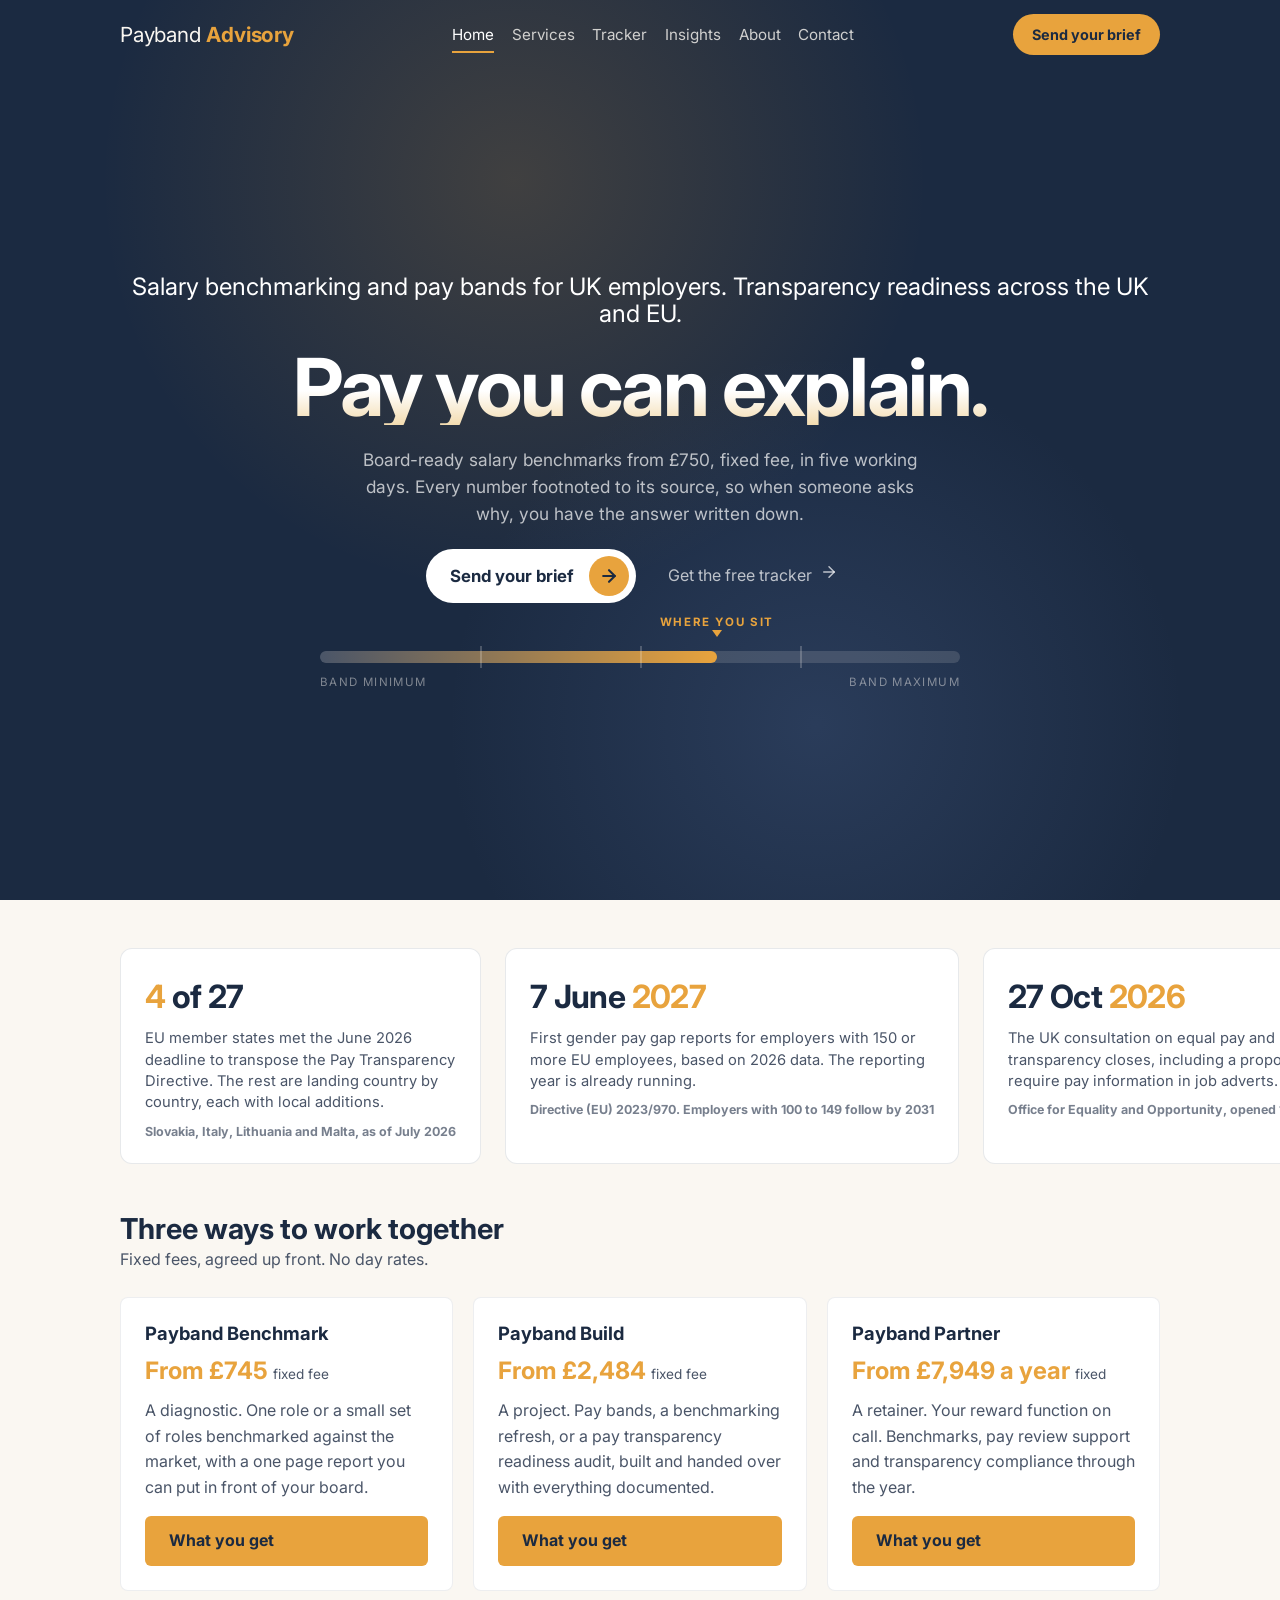
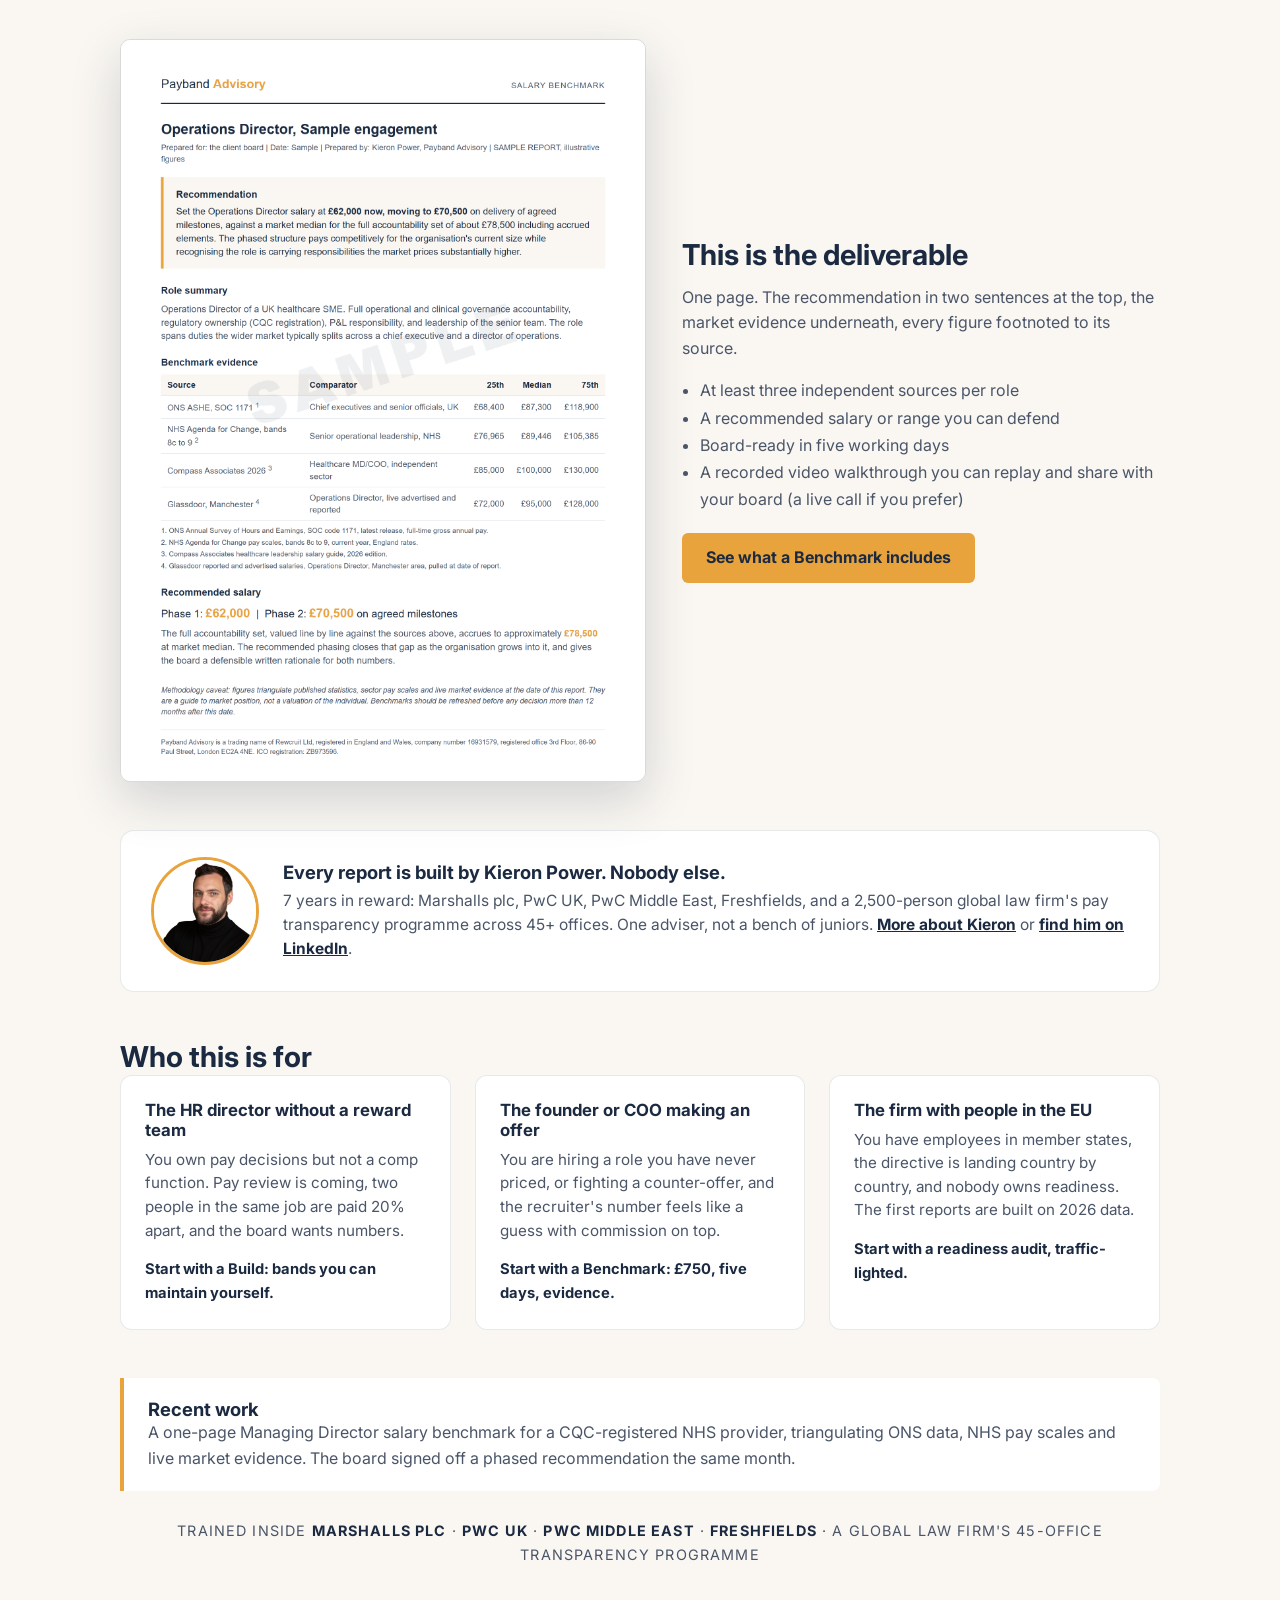
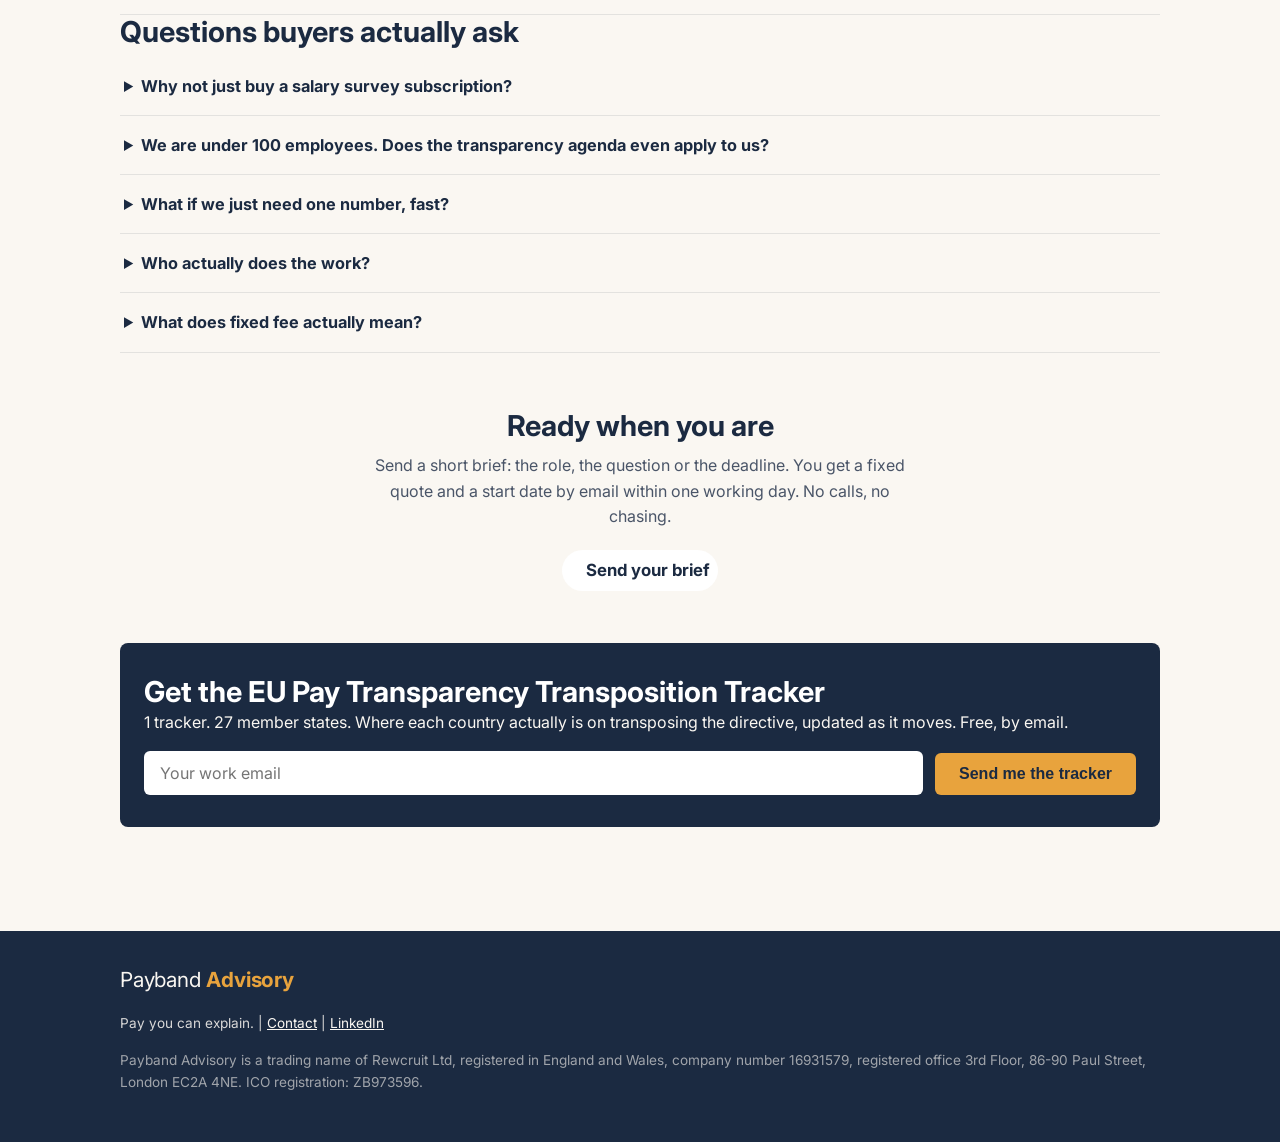
==== commit 6feac307: "Update to v4 branded HTML email deployment" ====
--- a/index.html
+++ b/index.html
@@ -322,7 +322,7 @@
     <section class="section email-capture" aria-labelledby="capture-heading">
       <h2 id="capture-heading">Get the EU Pay Transparency Transposition Tracker</h2>
       <p>1 tracker. 27 member states. Where each country actually is on transposing the directive, updated as it moves. Free, by email.</p>
-      <form name="tracker" method="POST" class="gas-form" action="https://script.google.com/macros/s/AKfycbzZI3BI5aonZjQoKFpanAPdDTHlgm56sD4VvzsHXsakJB2xbV2dNgVmDmstumDgHG8/exec">
+      <form name="tracker" method="POST" class="gas-form" action="https://script.google.com/macros/s/AKfycby04mOBSD9dVrYUAf_j1eUKHgnQuB4PMFiTtGCJSgP5j_RRvQgf70N7OZrcYtCF7sSN/exec">
         <input type="hidden" name="form-name" value="tracker">
         <label for="email-home" style="position:absolute;left:-9999px;">Email address</label>
         <input type="email" id="email-home" name="email" placeholder="Your work email" required>
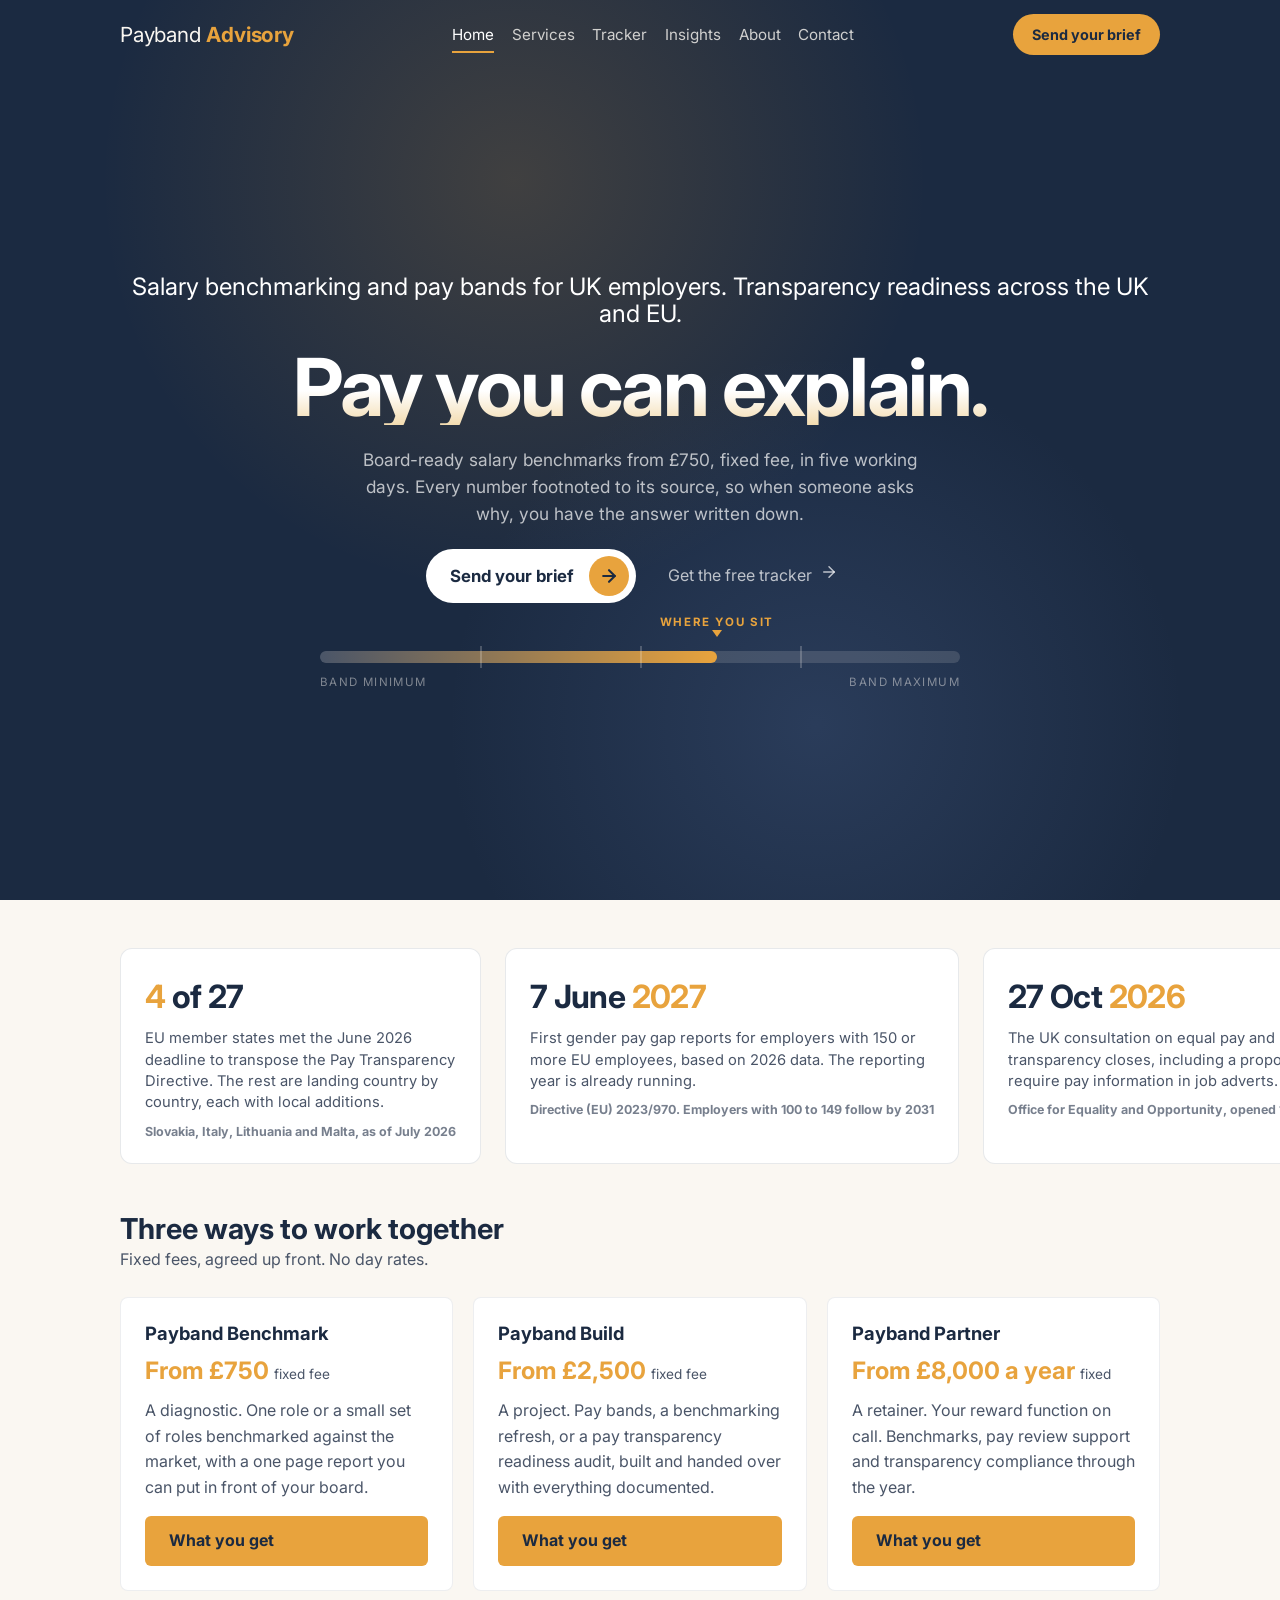
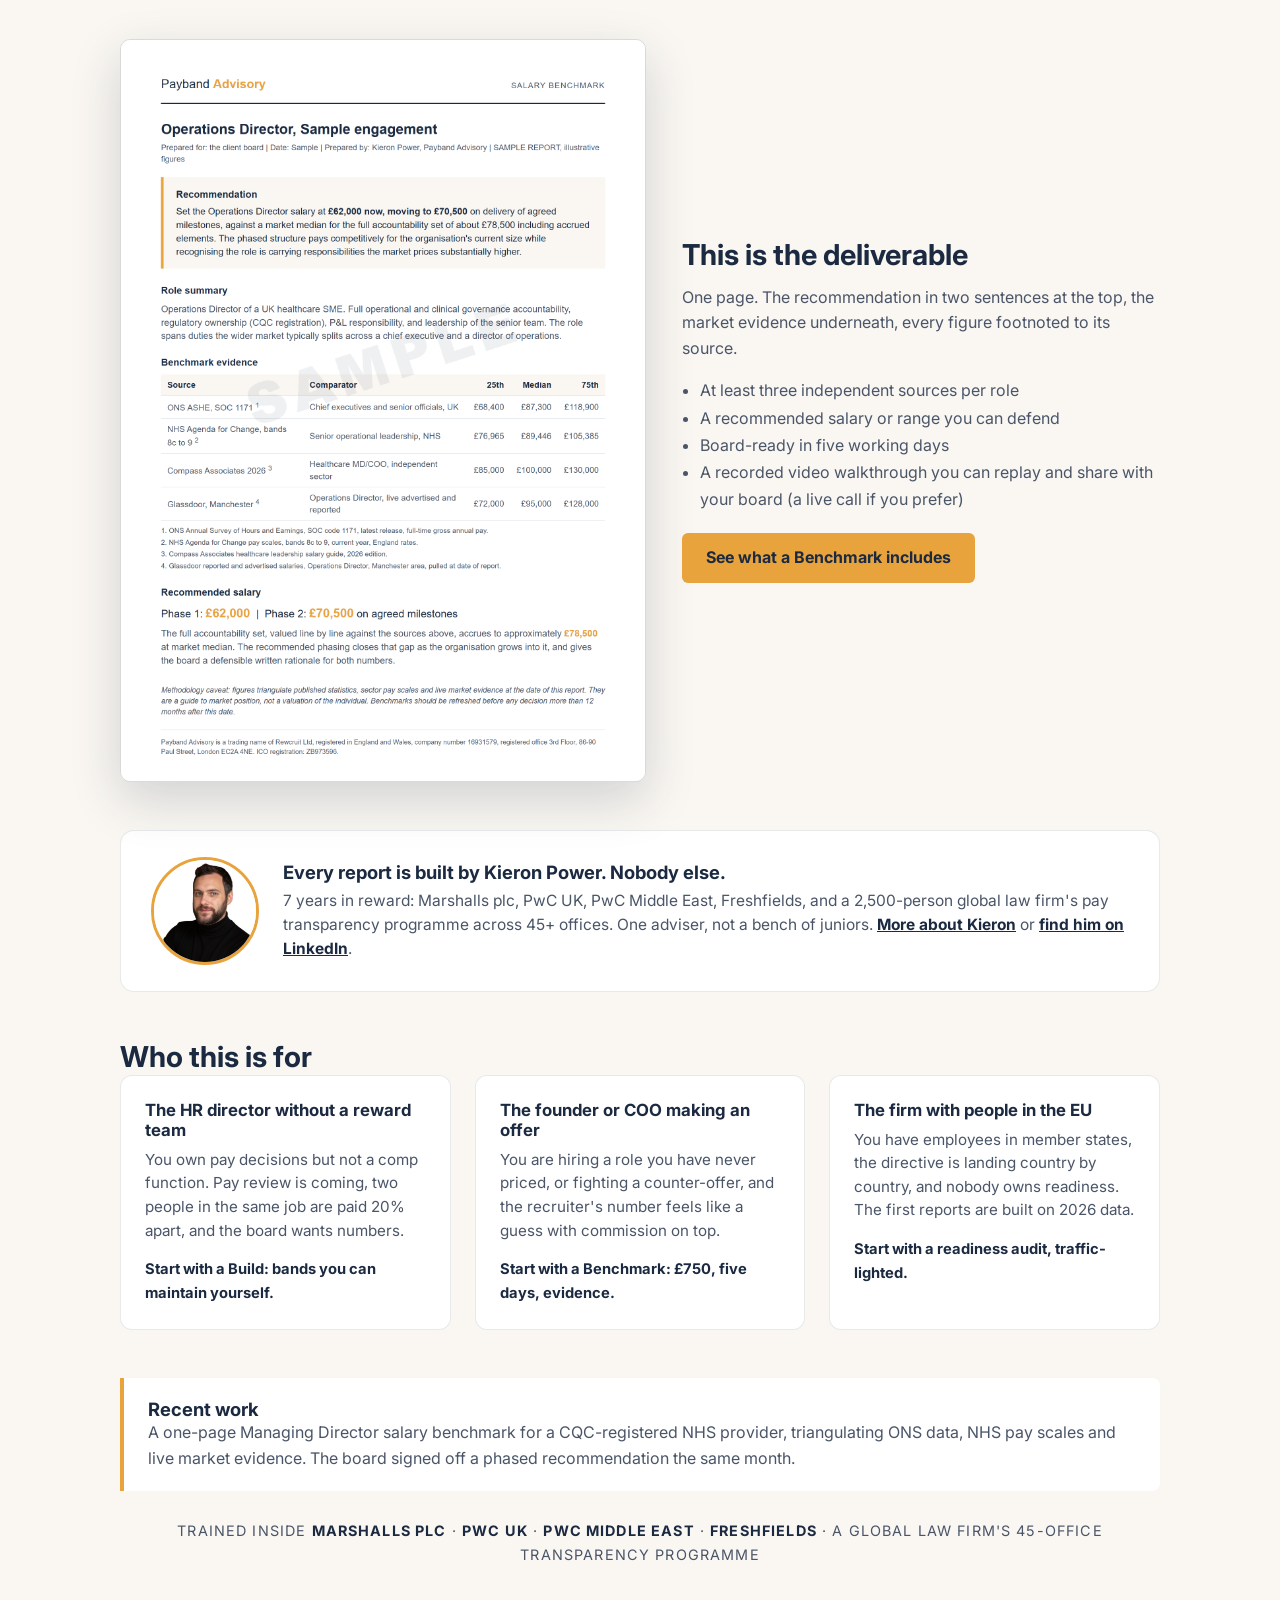
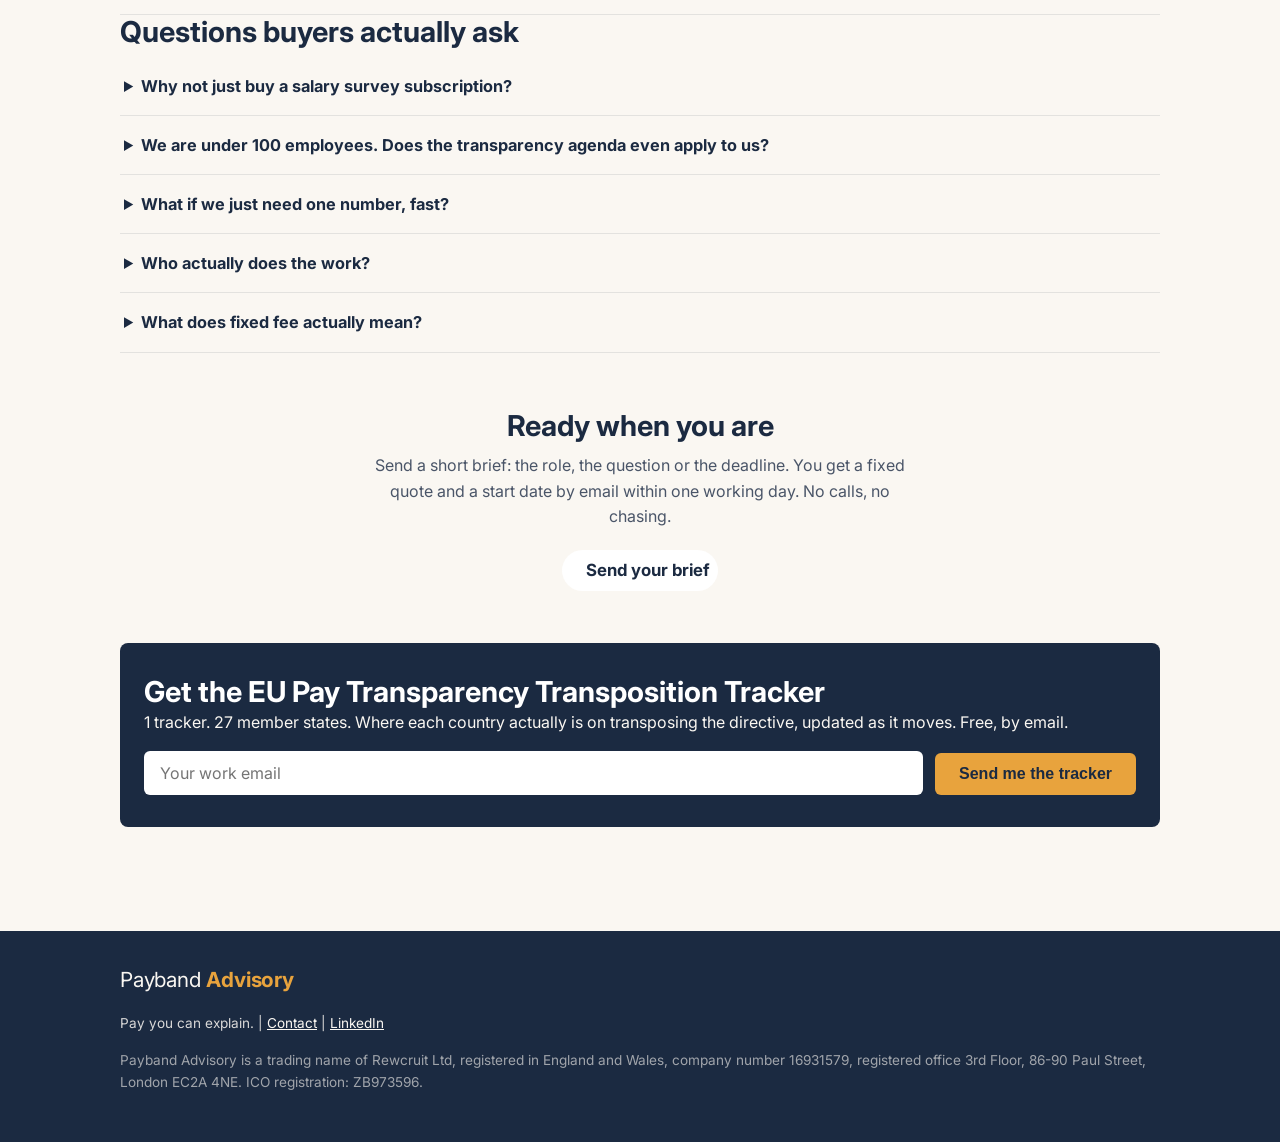
==== commit 43b25279: "Update to v4 website-matched branded emails" ====
--- a/index.html
+++ b/index.html
@@ -322,7 +322,7 @@
     <section class="section email-capture" aria-labelledby="capture-heading">
       <h2 id="capture-heading">Get the EU Pay Transparency Transposition Tracker</h2>
       <p>1 tracker. 27 member states. Where each country actually is on transposing the directive, updated as it moves. Free, by email.</p>
-      <form name="tracker" method="POST" class="gas-form" action="https://script.google.com/macros/s/AKfycby04mOBSD9dVrYUAf_j1eUKHgnQuB4PMFiTtGCJSgP5j_RRvQgf70N7OZrcYtCF7sSN/exec">
+      <form name="tracker" method="POST" class="gas-form" action="https://script.google.com/macros/s/AKfycbx17HGVS862I8YvpSnGbcyPh7j5Z_Q_UZsQ5G1f5WcvhbfbA3dh3Zfrb6RjjcEFwMQ7/exec">
         <input type="hidden" name="form-name" value="tracker">
         <label for="email-home" style="position:absolute;left:-9999px;">Email address</label>
         <input type="email" id="email-home" name="email" placeholder="Your work email" required>
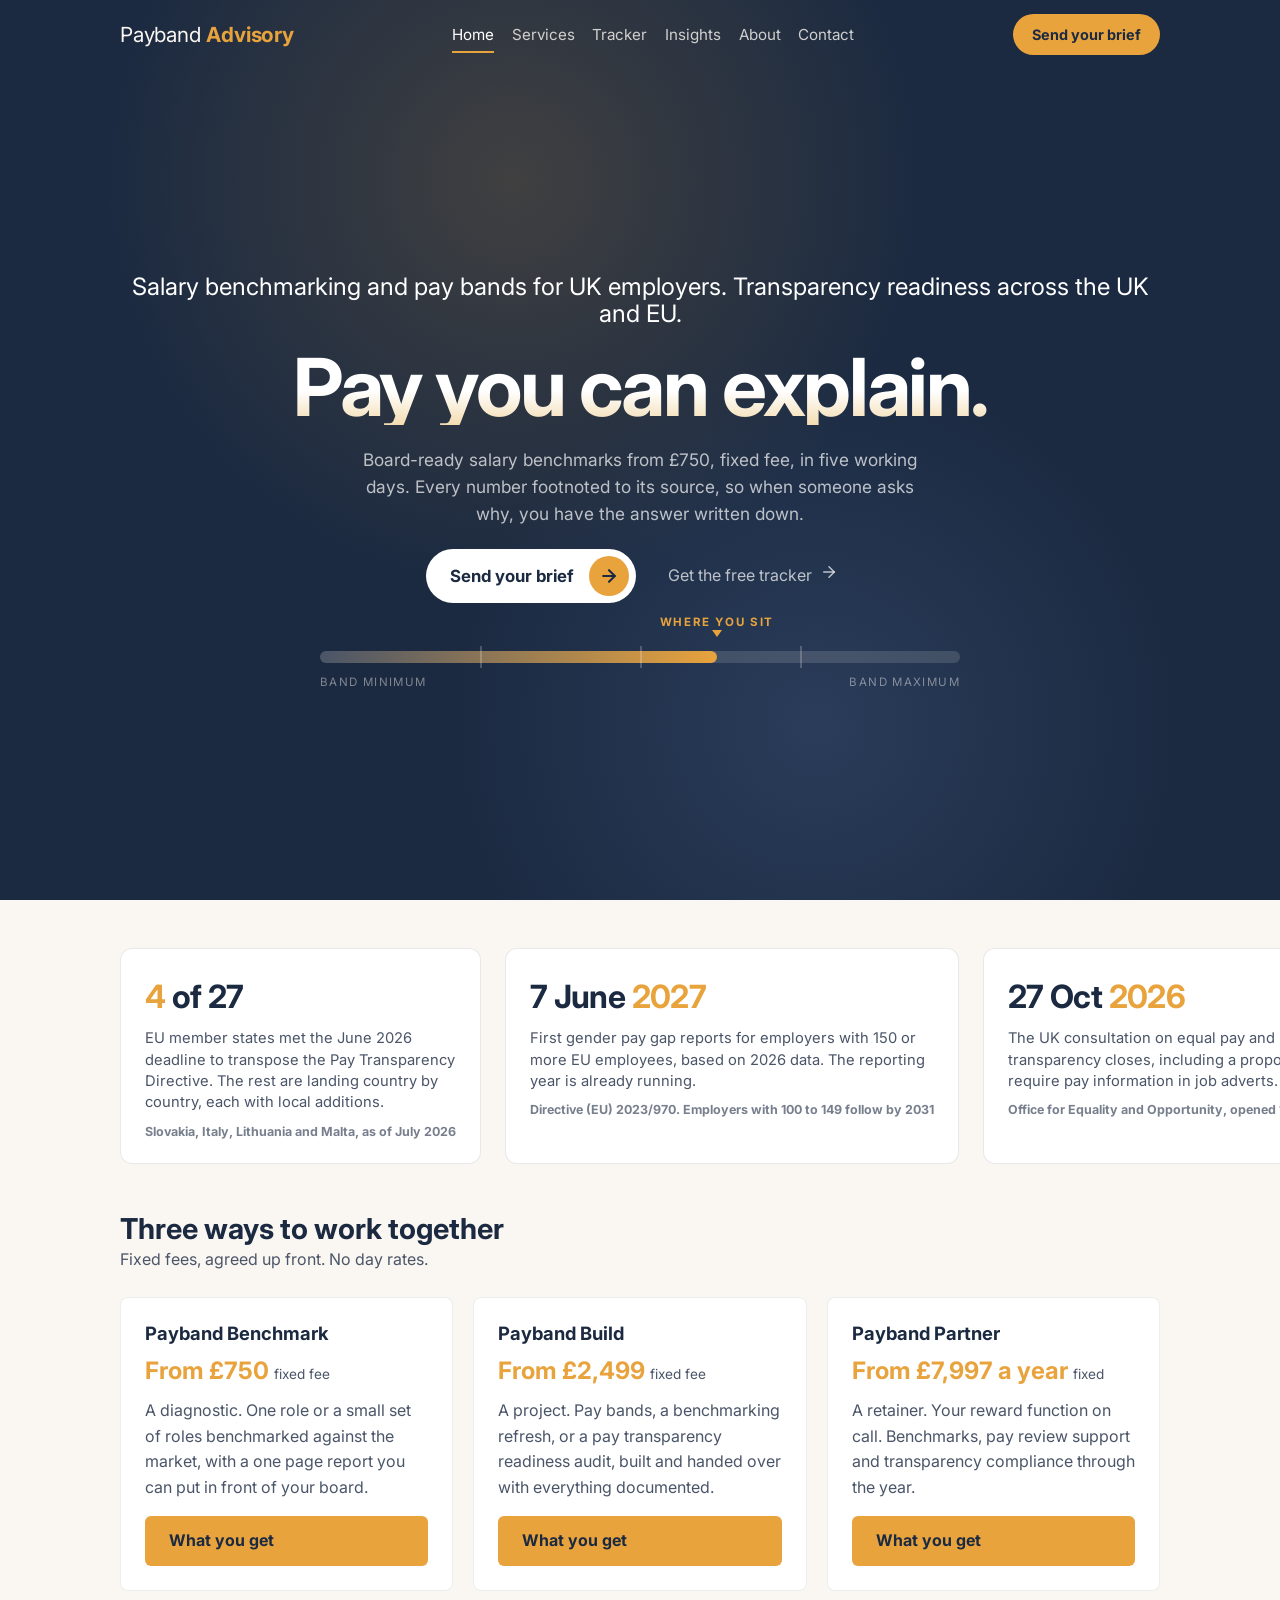
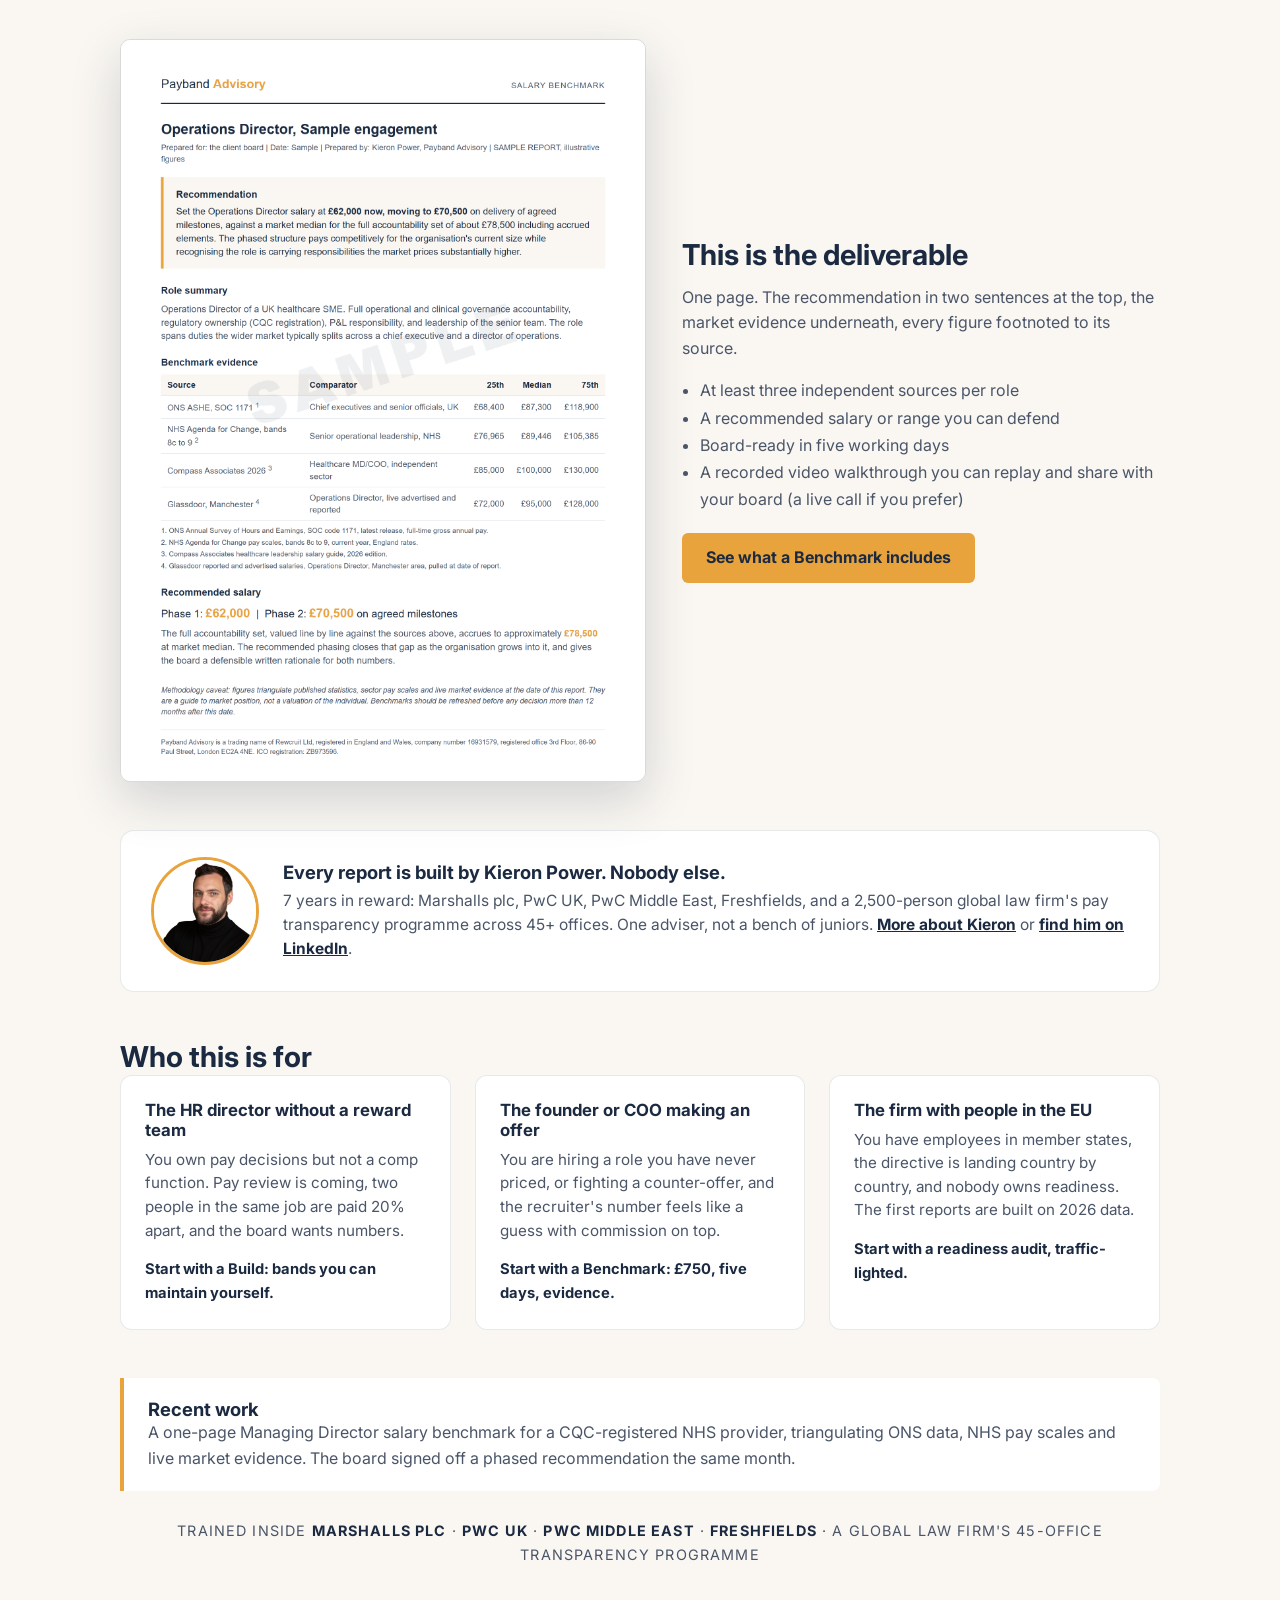
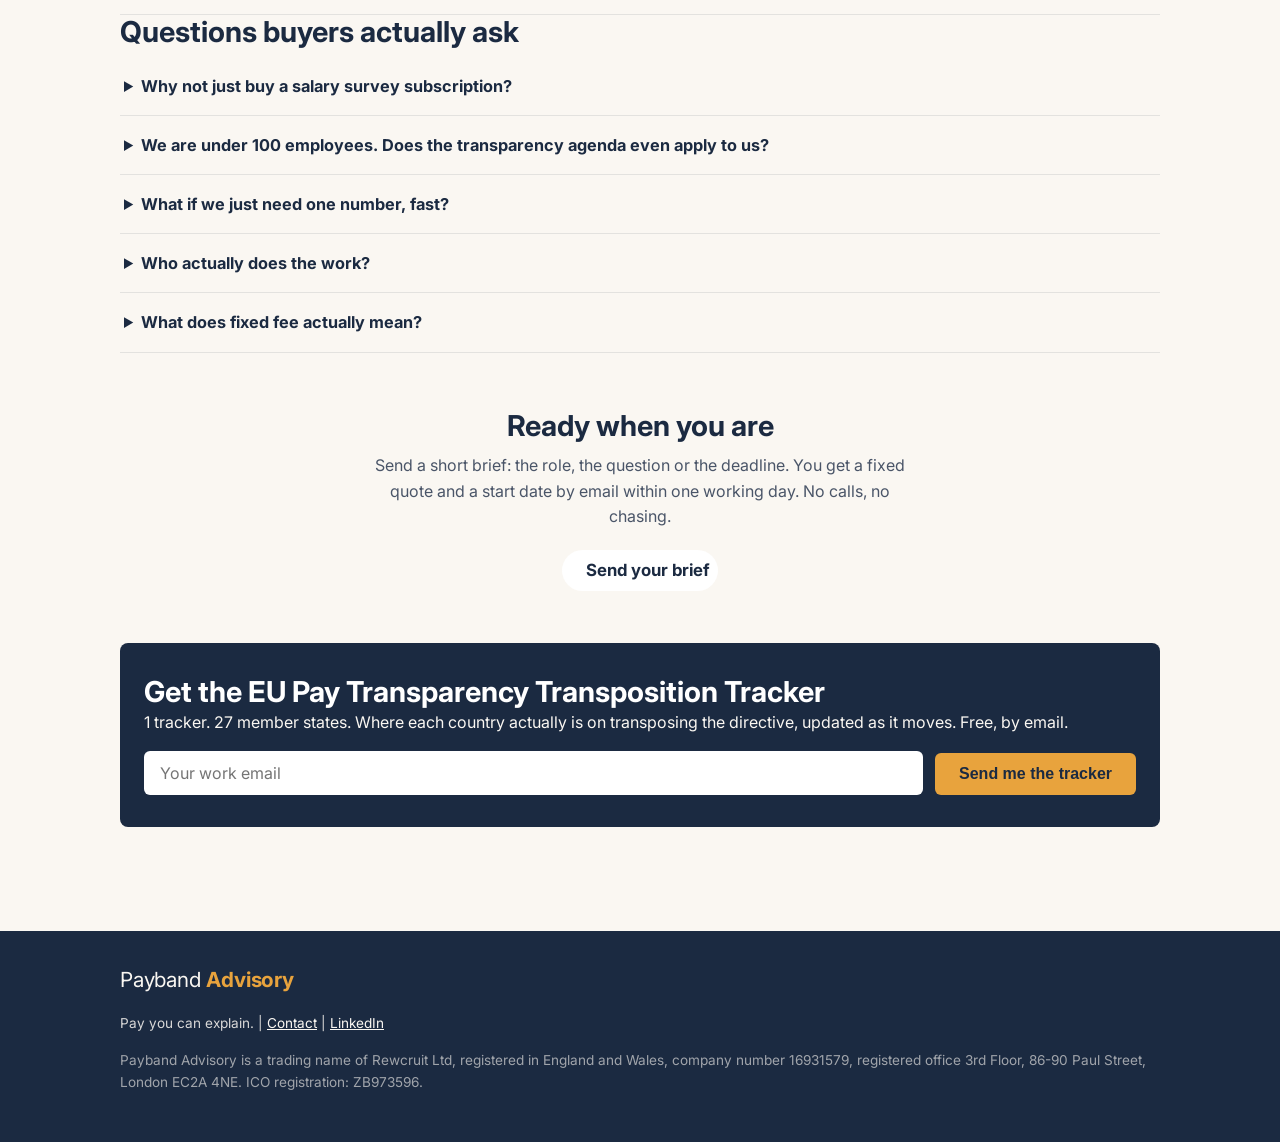
==== commit 9d11e8b2: "Point all forms to verified branded email endpoint" ====
--- a/index.html
+++ b/index.html
@@ -322,7 +322,7 @@
     <section class="section email-capture" aria-labelledby="capture-heading">
       <h2 id="capture-heading">Get the EU Pay Transparency Transposition Tracker</h2>
       <p>1 tracker. 27 member states. Where each country actually is on transposing the directive, updated as it moves. Free, by email.</p>
-      <form name="tracker" method="POST" class="gas-form" action="https://script.google.com/macros/s/AKfycbx17HGVS862I8YvpSnGbcyPh7j5Z_Q_UZsQ5G1f5WcvhbfbA3dh3Zfrb6RjjcEFwMQ7/exec">
+      <form name="tracker" method="POST" class="gas-form" action="https://script.google.com/macros/s/AKfycbz14Rc3sHDOGX82lJorhdTVB6J1vLwmTcoQwJhv_Xt-02z8QI8oChmz9mrzJmU8sqXR/exec">
         <input type="hidden" name="form-name" value="tracker">
         <label for="email-home" style="position:absolute;left:-9999px;">Email address</label>
         <input type="email" id="email-home" name="email" placeholder="Your work email" required>
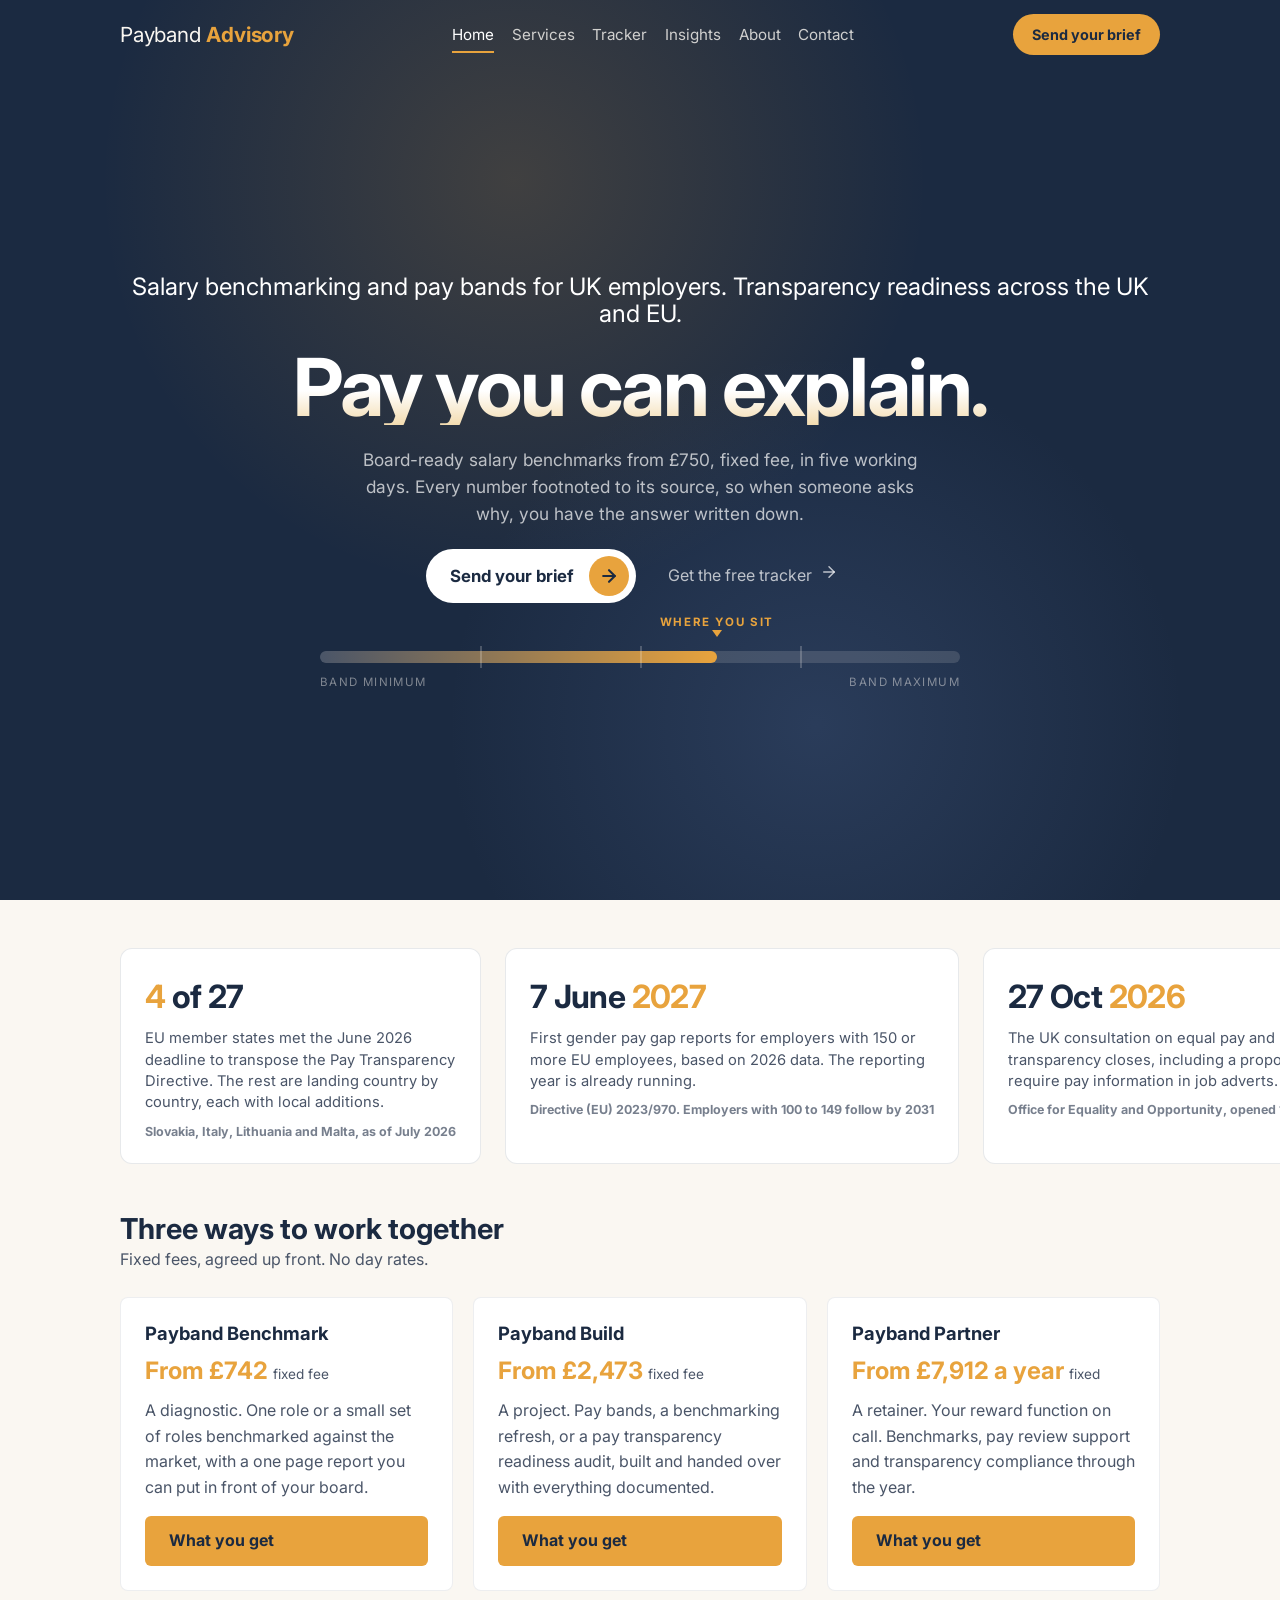
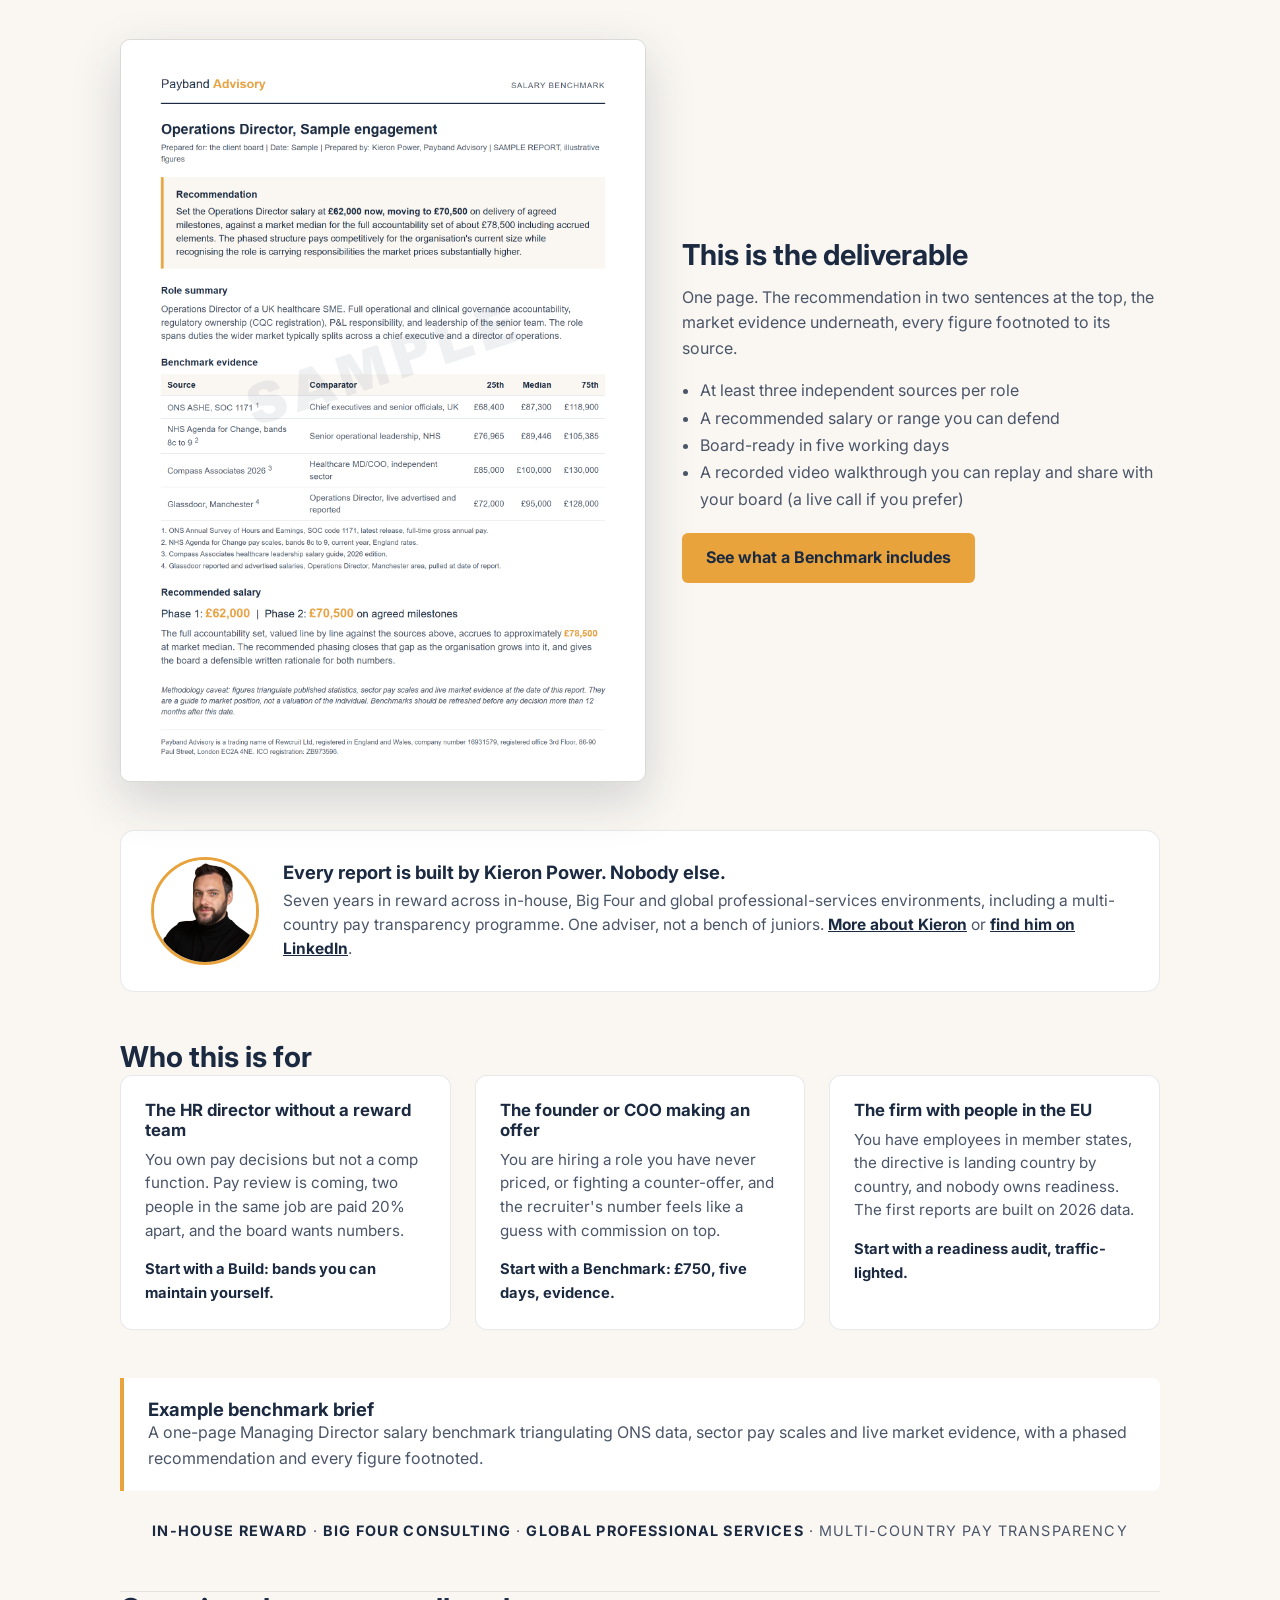
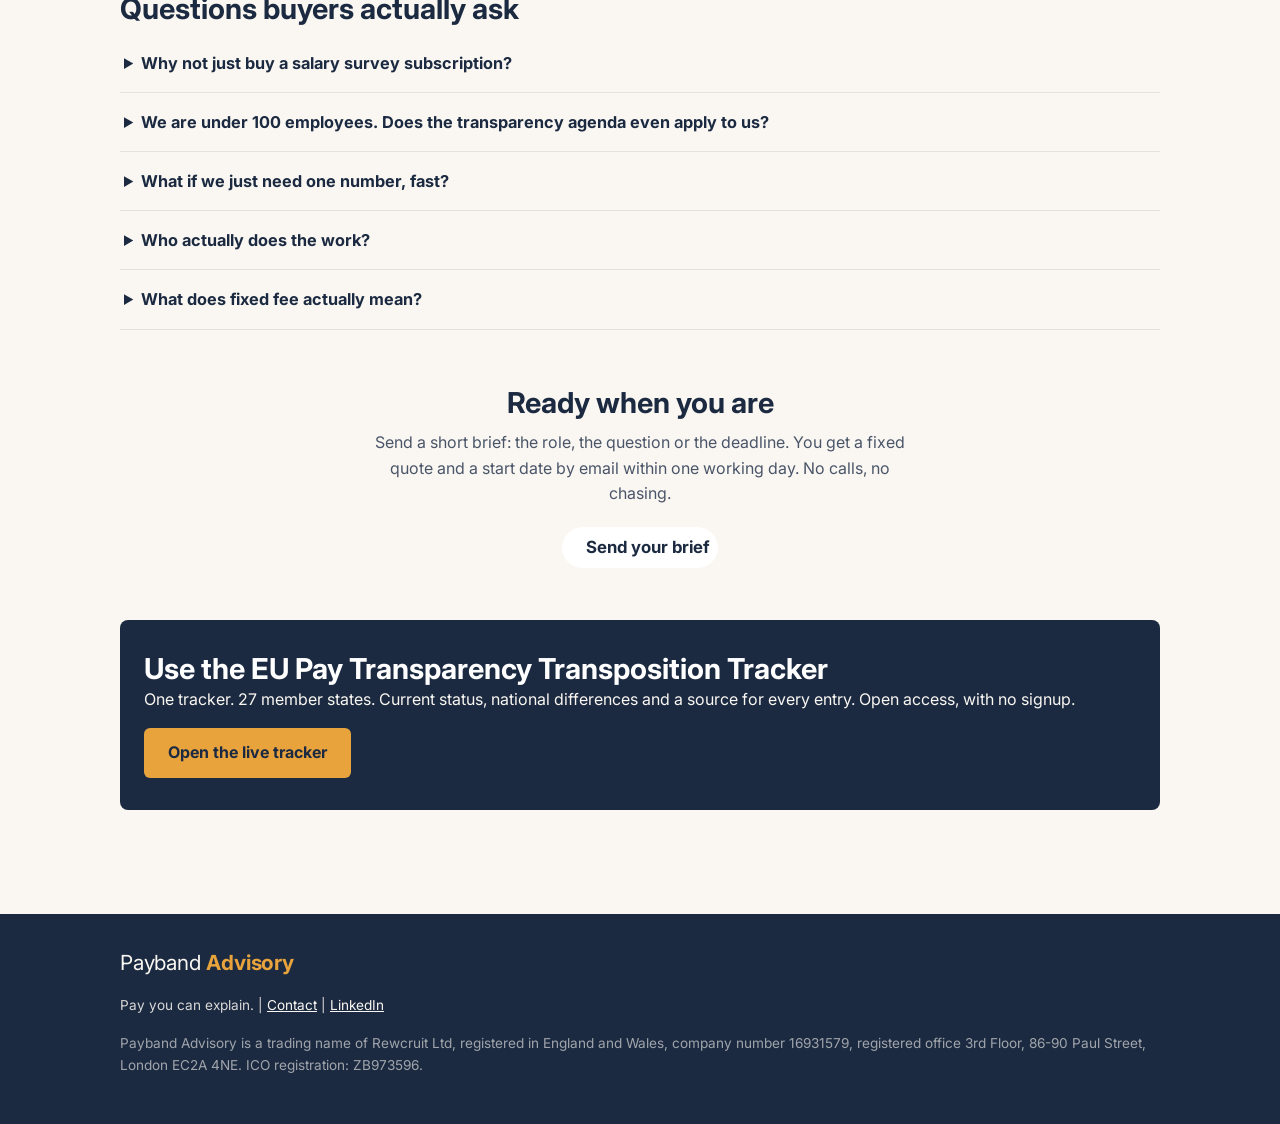
==== commit cd668d3d: "fix: keep Payband conversion live during email hold" ====
--- a/index.html
+++ b/index.html
@@ -112,7 +112,7 @@
   },
   "email": "kieron@payband.uk",
   "url": "https://payband.uk/about.html",
-  "description": "Reward and compensation professional. Seven years in reward across Marshalls plc, PwC UK, PwC Middle East and Freshfields, most recently designing and leading the pay transparency programme at a 2,500-person global law firm across 45+ offices.",
+  "description": "Reward and compensation professional with seven years across in-house, Big Four and global professional-services environments, including a multi-country pay transparency programme.",
   "knowsAbout": [
     "Compensation",
     "Pay transparency",
@@ -255,7 +255,7 @@
         <img src="img/kieron.jpg" alt="Kieron Power">
         <div>
           <h3>Every report is built by Kieron Power. Nobody else.</h3>
-          <p>7 years in reward: Marshalls plc, PwC UK, PwC Middle East, Freshfields, and a 2,500-person global law firm's pay transparency programme across 45+ offices. One adviser, not a bench of juniors. <a href="about.html">More about Kieron</a> or <a href="https://www.linkedin.com/in/kpowz">find him on LinkedIn</a>.</p>
+          <p>Seven years in reward across in-house, Big Four and global professional-services environments, including a multi-country pay transparency programme. One adviser, not a bench of juniors. <a href="about.html">More about Kieron</a> or <a href="https://www.linkedin.com/in/kpowz">find him on LinkedIn</a>.</p>
         </div>
       </div>
     </section>
@@ -283,10 +283,10 @@
 
     <section class="section">
       <div class="callout">
-        <h3>Recent work</h3>
-        <p>A one-page Managing Director salary benchmark for a CQC-registered NHS provider, triangulating ONS data, NHS pay scales and live market evidence. The board signed off a phased recommendation the same month.</p>
-      </div>
-      <p class="exp-strip" style="margin-top:28px;">Trained inside <strong>Marshalls plc</strong> &middot; <strong>PwC UK</strong> &middot; <strong>PwC Middle East</strong> &middot; <strong>Freshfields</strong> &middot; a global law firm's 45-office transparency programme</p>
+        <h3>Example benchmark brief</h3>
+        <p>A one-page Managing Director salary benchmark triangulating ONS data, sector pay scales and live market evidence, with a phased recommendation and every figure footnoted.</p>
+      </div>
+      <p class="exp-strip" style="margin-top:28px;"><strong>In-house reward</strong> &middot; <strong>Big Four consulting</strong> &middot; <strong>global professional services</strong> &middot; multi-country pay transparency</p>
     </section>
 
     <section class="section faq" aria-labelledby="faq-heading">
@@ -320,14 +320,9 @@
     </section>
 
     <section class="section email-capture" aria-labelledby="capture-heading">
-      <h2 id="capture-heading">Get the EU Pay Transparency Transposition Tracker</h2>
-      <p>1 tracker. 27 member states. Where each country actually is on transposing the directive, updated as it moves. Free, by email.</p>
-      <form name="tracker" method="POST" class="gas-form" action="https://script.google.com/macros/s/AKfycbz14Rc3sHDOGX82lJorhdTVB6J1vLwmTcoQwJhv_Xt-02z8QI8oChmz9mrzJmU8sqXR/exec">
-        <input type="hidden" name="form-name" value="tracker">
-        <label for="email-home" style="position:absolute;left:-9999px;">Email address</label>
-        <input type="email" id="email-home" name="email" placeholder="Your work email" required>
-        <button type="submit" class="btn">Send me the tracker</button>
-      </form>
+      <h2 id="capture-heading">Use the EU Pay Transparency Transposition Tracker</h2>
+      <p>One tracker. 27 member states. Current status, national differences and a source for every entry. Open access, with no signup.</p>
+      <a class="btn" href="tracker.html">Open the live tracker</a>
     </section>
 
   </div>
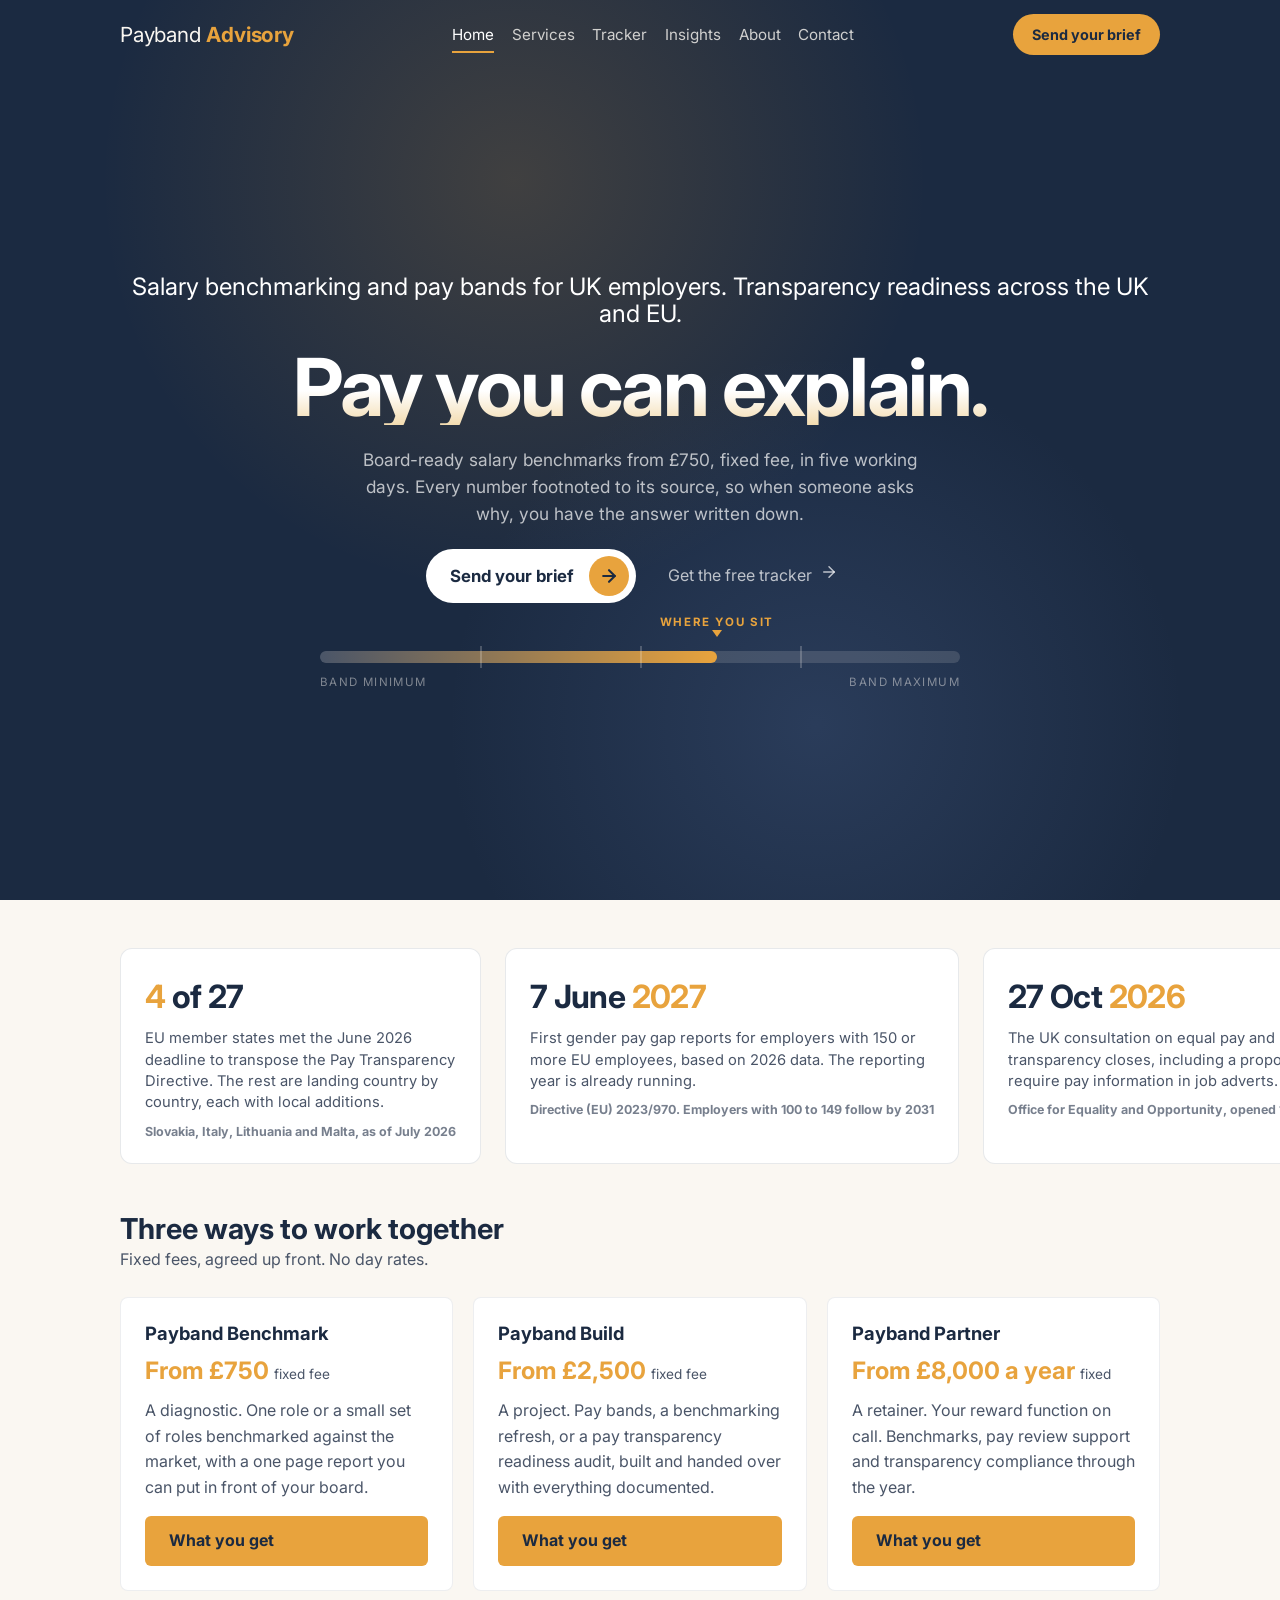
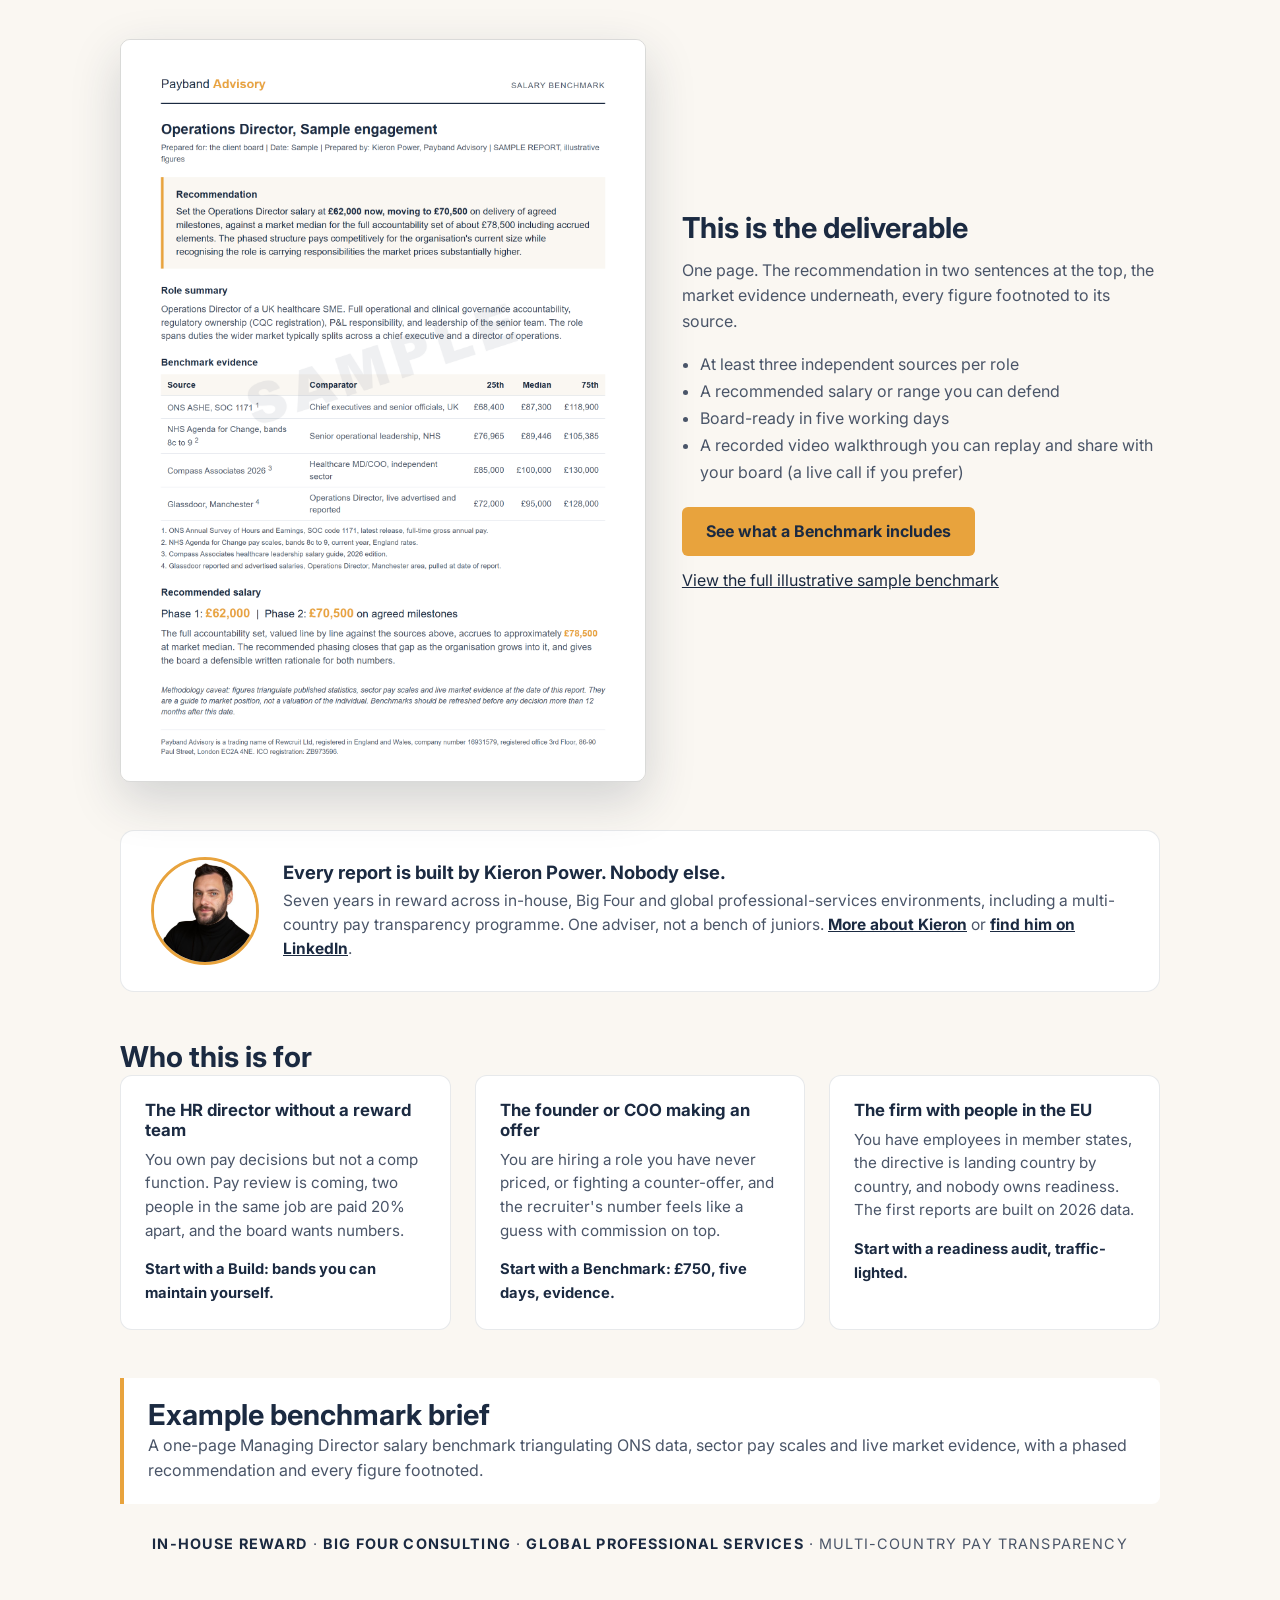
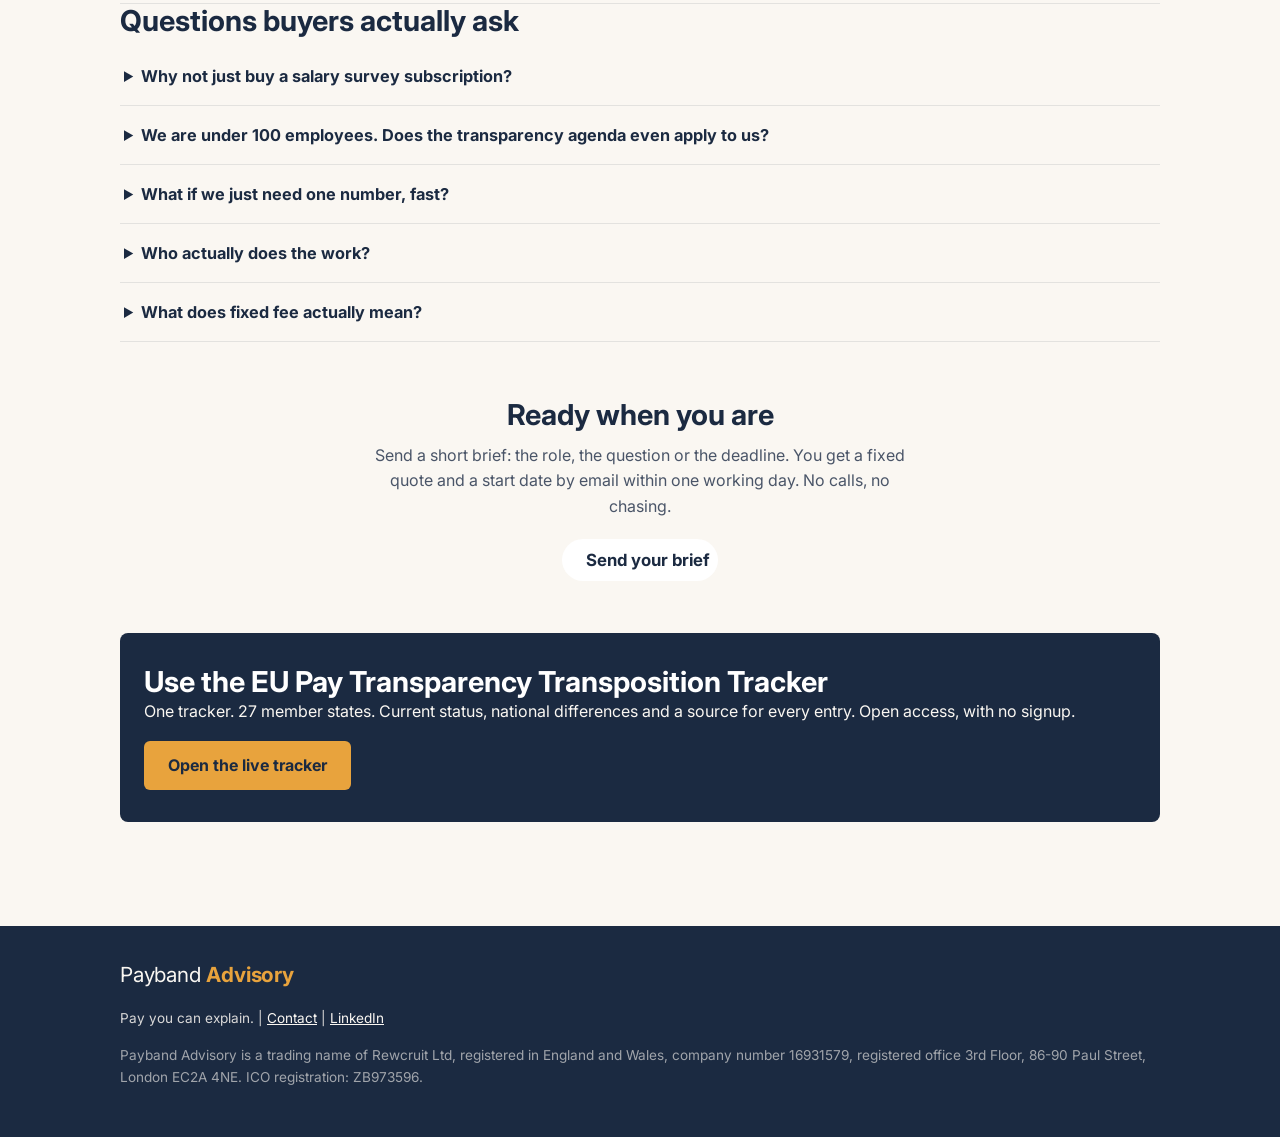
==== commit 68b13783: "feat: strengthen SEO and answer-led buyer journeys" ====
--- a/index.html
+++ b/index.html
@@ -3,14 +3,17 @@
 <head>
   <meta charset="UTF-8">
   <meta name="viewport" content="width=device-width, initial-scale=1.0">
-  <title>Salary Benchmarking from GBP 750 | Pay Bands &amp; Pay Transparency | Payband Advisory</title>
-  <meta name="description" content="Fixed-fee salary benchmarking for UK employers and pay transparency readiness across the UK and EU. One-page board-ready benchmarks from £750, every number footnoted. Pay you can explain.">
+  <title>Salary Benchmarking &amp; Pay Bands UK | Payband Advisory</title>
+  <meta name="description" content="Fixed-fee salary benchmarking for UK employers and pay transparency readiness across the UK and EU. One-page, board-ready benchmarks from £750, fully footnoted.">
   <link rel="icon" href="favicon.svg" type="image/svg+xml">
   <meta property="og:type" content="website">
-  <meta property="og:title" content="Payband Advisory | Pay you can explain">
-  <meta property="og:description" content="Fixed-fee salary benchmarking for UK employers and pay transparency readiness across the UK and EU. Board-ready benchmarks from £750.">
+  <meta property="og:title" content="Salary Benchmarking &amp; Pay Bands UK | Payband Advisory">
+  <meta property="og:description" content="Fixed-fee salary benchmarking for UK employers and pay transparency readiness across the UK and EU. One-page, board-ready benchmarks from £750.">
   <meta property="og:image" content="https://payband.uk/img/og-image.png">
   <meta property="og:url" content="https://payband.uk/">
+  <meta property="og:site_name" content="Payband Advisory">
+  <meta property="og:locale" content="en_GB">
+  <meta property="og:image:alt" content="Payband Advisory. Pay you can explain.">
   <meta name="twitter:card" content="summary_large_image">
   <link rel="preconnect" href="https://fonts.googleapis.com">
   <link rel="preconnect" href="https://fonts.gstatic.com" crossorigin>
@@ -19,10 +22,10 @@
   <script type="application/ld+json">
 {
   "@context": "https://schema.org",
-  "@type": "ProfessionalService",
+  "@type": ["Organization", "ProfessionalService"],
   "@id": "https://payband.uk/#organization",
   "name": "Payband Advisory",
-  "url": "https://payband.uk",
+  "url": "https://payband.uk/",
   "logo": "https://payband.uk/favicon.svg",
   "image": "https://payband.uk/img/og-image.png",
   "description": "Fixed-fee salary benchmarking for UK employers and pay transparency readiness across the UK and EU. Board-ready benchmarks from GBP 750 in five working days, every figure footnoted.",
@@ -78,22 +81,34 @@
       {
         "@type": "Offer",
         "name": "Payband Benchmark",
-        "price": "750",
-        "priceCurrency": "GBP",
+        "url": "https://payband.uk/services.html#benchmark",
+        "priceSpecification": {
+          "@type": "UnitPriceSpecification",
+          "minPrice": "750",
+          "priceCurrency": "GBP"
+        },
         "description": "One role benchmarked against at least three independent sources. One page, board ready, five working days."
       },
       {
         "@type": "Offer",
         "name": "Payband Build",
-        "price": "2500",
-        "priceCurrency": "GBP",
+        "url": "https://payband.uk/services.html#build",
+        "priceSpecification": {
+          "@type": "UnitPriceSpecification",
+          "minPrice": "2500",
+          "priceCurrency": "GBP"
+        },
         "description": "Pay bands, benchmarking refresh, pay transparency readiness audit, benefits benchmarking, job architecture."
       },
       {
         "@type": "Offer",
         "name": "Payband Partner",
-        "price": "8000",
-        "priceCurrency": "GBP",
+        "url": "https://payband.uk/services.html#partner",
+        "priceSpecification": {
+          "@type": "UnitPriceSpecification",
+          "minPrice": "8000",
+          "priceCurrency": "GBP"
+        },
         "description": "A reward function on call for a year, without the headcount."
       }
     ]
@@ -112,7 +127,7 @@
   },
   "email": "kieron@payband.uk",
   "url": "https://payband.uk/about.html",
-  "description": "Reward and compensation professional with seven years across in-house, Big Four and global professional-services environments, including a multi-country pay transparency programme.",
+  "description": "Reward and compensation professional with seven years in reward and ten years working with people data, including a multi-country pay transparency programme.",
   "knowsAbout": [
     "Compensation",
     "Pay transparency",
@@ -131,6 +146,50 @@
     "https://www.linkedin.com/in/kpowz",
     "https://www.youtube.com/@paybandpay"
   ]
+}
+</script>
+<script type="application/ld+json">
+{
+  "@context": "https://schema.org",
+  "@type": "FAQPage",
+  "@id": "https://payband.uk/#faq",
+  "mainEntity": [
+    {
+      "@type": "Question",
+      "name": "What if we just need one number, fast?",
+      "acceptedAnswer": {
+        "@type": "Answer",
+        "text": "That is exactly what a Payband Benchmark is: one role, at least three independent sources and a recommendation you can act on the same week. If you need pay bands later, that can follow as a separate fixed-fee project."
+      }
+    },
+    {
+      "@type": "Question",
+      "name": "Who actually does the work?",
+      "acceptedAnswer": {
+        "@type": "Answer",
+        "text": "Kieron Power does the work. The person who reads your brief is the person who builds your report."
+      }
+    },
+    {
+      "@type": "Question",
+      "name": "What does fixed fee actually mean?",
+      "acceptedAnswer": {
+        "@type": "Answer",
+        "text": "The price is agreed in writing before work starts and it does not move. If the work grows beyond the brief, you get a new fixed quote to approve first."
+      }
+    }
+  ]
+}
+</script>
+<script type="application/ld+json">
+{
+  "@context": "https://schema.org",
+  "@type": "WebSite",
+  "@id": "https://payband.uk/#website",
+  "name": "Payband Advisory",
+  "url": "https://payband.uk/",
+  "publisher": {"@id": "https://payband.uk/#organization"},
+  "inLanguage": "en-GB"
 }
 </script>
   <link rel="canonical" href="https://payband.uk/">
@@ -246,6 +305,7 @@
             <li>A recorded video walkthrough you can replay and share with your board (a live call if you prefer)</li>
           </ul>
           <a class="btn" href="services.html#benchmark">See what a Benchmark includes</a>
+          <p class="sample-link"><a href="sample-benchmark.html">View the full illustrative sample benchmark</a></p>
         </div>
       </div>
     </section>
@@ -254,7 +314,7 @@
       <div class="founder-strip">
         <img src="img/kieron.jpg" alt="Kieron Power">
         <div>
-          <h3>Every report is built by Kieron Power. Nobody else.</h3>
+          <h2>Every report is built by Kieron Power. Nobody else.</h2>
           <p>Seven years in reward across in-house, Big Four and global professional-services environments, including a multi-country pay transparency programme. One adviser, not a bench of juniors. <a href="about.html">More about Kieron</a> or <a href="https://www.linkedin.com/in/kpowz">find him on LinkedIn</a>.</p>
         </div>
       </div>
@@ -283,7 +343,7 @@
 
     <section class="section">
       <div class="callout">
-        <h3>Example benchmark brief</h3>
+        <h2>Example benchmark brief</h2>
         <p>A one-page Managing Director salary benchmark triangulating ONS data, sector pay scales and live market evidence, with a phased recommendation and every figure footnoted.</p>
       </div>
       <p class="exp-strip" style="margin-top:28px;"><strong>In-house reward</strong> &middot; <strong>Big Four consulting</strong> &middot; <strong>global professional services</strong> &middot; multi-country pay transparency</p>
@@ -301,7 +361,7 @@
       </details>
       <details>
         <summary>What if we just need one number, fast?</summary>
-        <p>That is exactly what a Benchmark is. One role, at least three independent sources, a recommendation you can act on the same week. Most clients start there and come back for bands later.</p>
+        <p>That is exactly what a Benchmark is. One role, at least three independent sources, a recommendation you can act on the same week. If you need pay bands later, that can follow as a separate fixed-fee project.</p>
       </details>
       <details>
         <summary>Who actually does the work?</summary>
--- a/css/styles.css
+++ b/css/styles.css
@@ -577,6 +577,7 @@
 .preview-img { border: 1px solid rgba(27,42,65,0.14); border-radius: 10px; box-shadow: 0 18px 50px rgba(27,42,65,0.18); width: 100%; display:block; }
 .preview-copy h2 { margin-bottom: 12px; }
 .preview-copy ul { margin: 14px 0 20px 18px; color: var(--grey); line-height: 1.7; }
+.sample-link { margin-top: 12px; }
 
 .faq { border-top: 1px solid rgba(27,42,65,0.10); }
 .faq details { border-bottom: 1px solid rgba(27,42,65,0.10); padding: 16px 4px; }
@@ -654,7 +655,7 @@
   border-radius: 14px; padding: 26px 30px;
 }
 .founder-strip img { width: 108px; height: 108px; border-radius: 50%; object-fit: cover; border: 3px solid var(--amber); flex-shrink: 0; }
-.founder-strip h3 { color: var(--navy); font-size: 1.15rem; margin-bottom: 6px; }
+.founder-strip h2 { color: var(--navy); font-size: 1.15rem; margin-bottom: 6px; }
 .founder-strip p { color: var(--grey); font-size: 0.97rem; line-height: 1.55; margin: 0; }
 .founder-strip a { color: var(--navy); font-weight: 700; }
 @media (max-width: 600px) { .founder-strip { flex-direction: column; text-align: center; } }
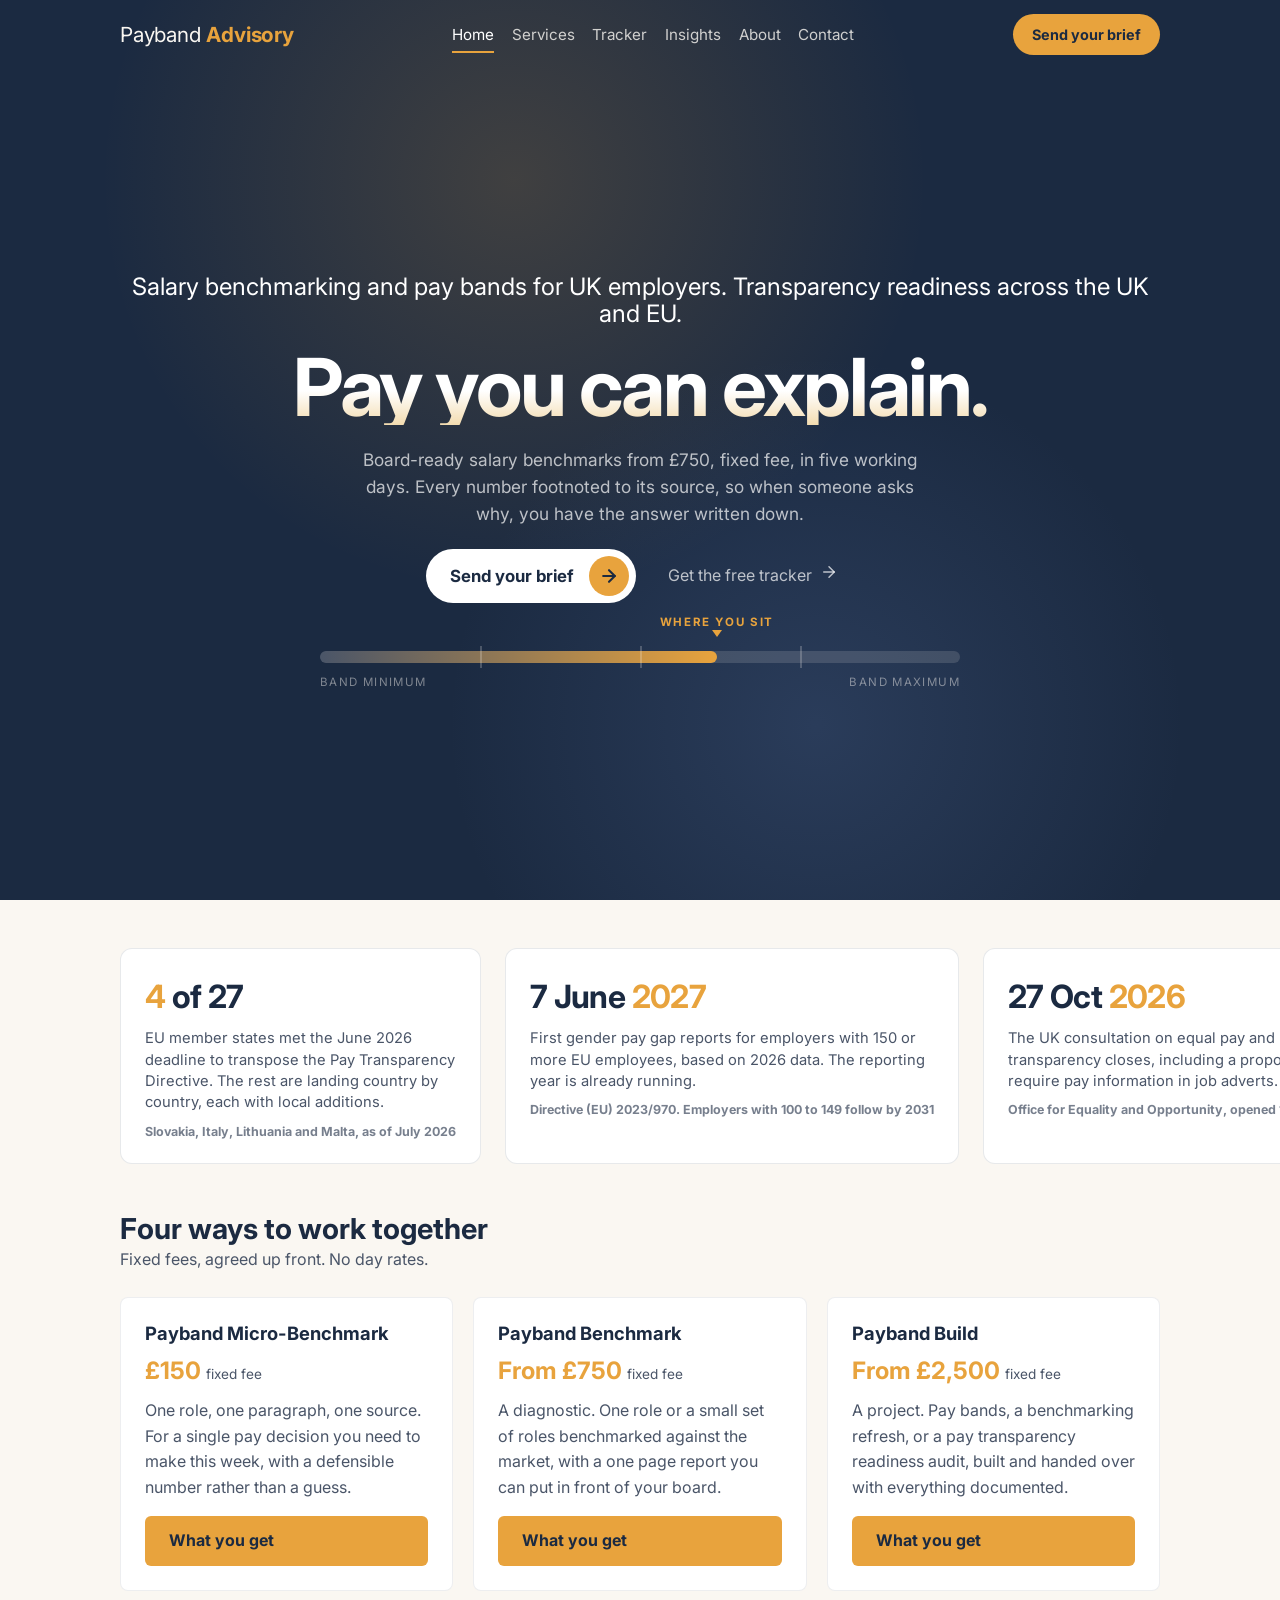
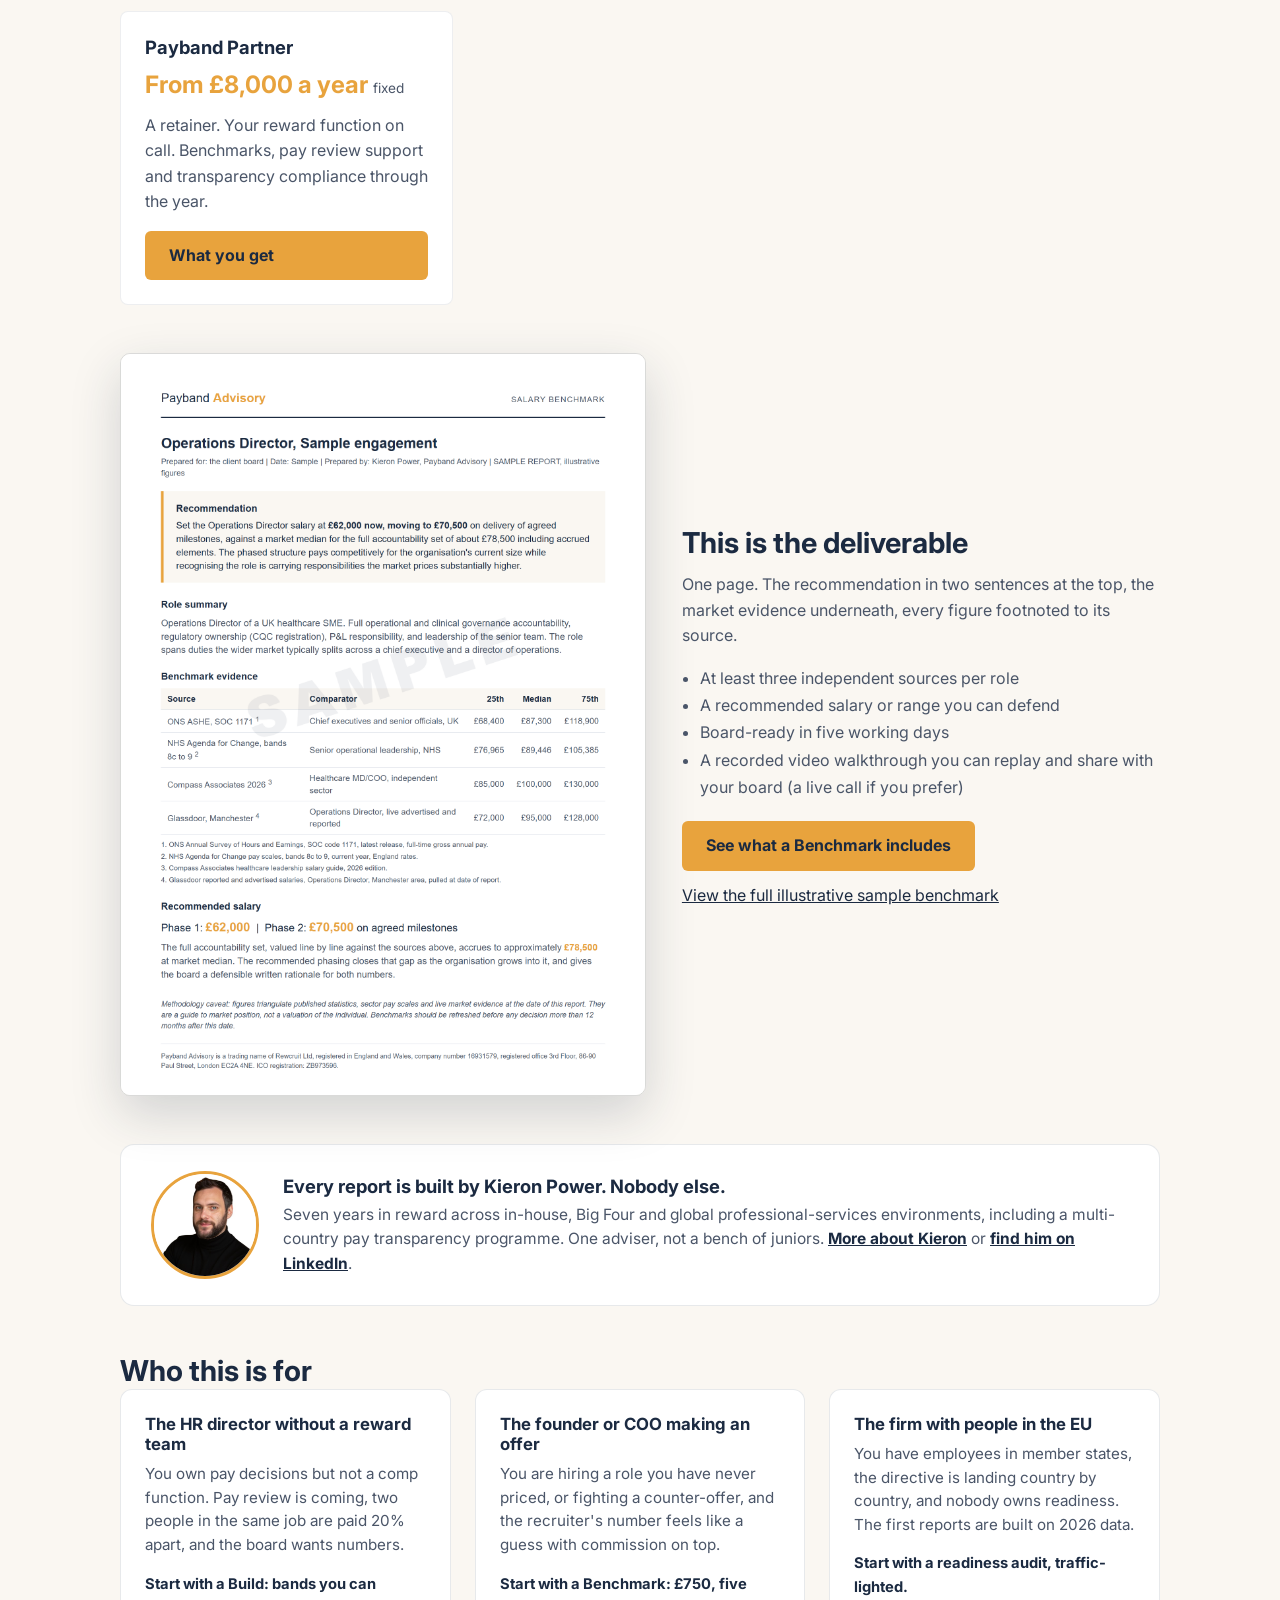
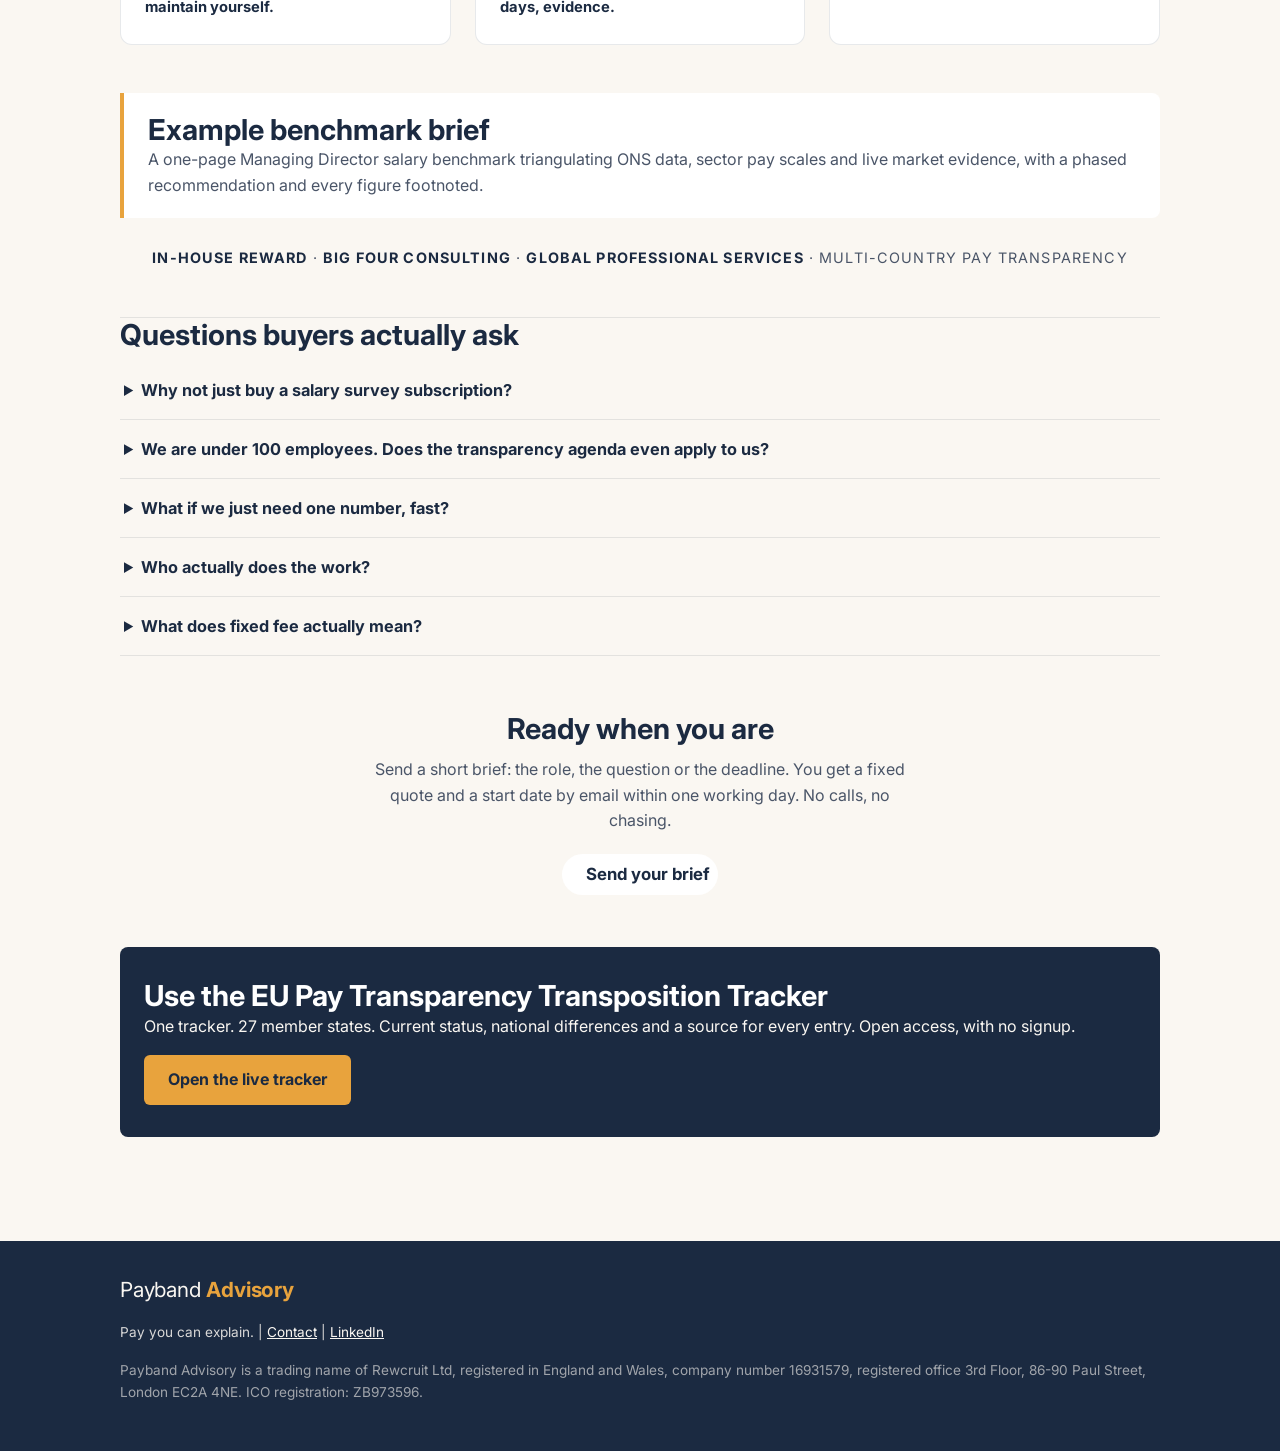
==== commit 2d2c3ce5: "Add £150 Micro-Benchmark entry tier (lower friction first purchase)" ====
--- a/index.html
+++ b/index.html
@@ -268,29 +268,35 @@
     </section>
 
     <section class="section" aria-labelledby="tiers-heading">
-      <h2 id="tiers-heading">Three ways to work together</h2>
-      <p>Fixed fees, agreed up front. No day rates.</p>
-      <div class="card-grid">
-        <article class="card">
-          <h3>Payband Benchmark</h3>
-          <p class="price">From £750 <small>fixed fee</small></p>
-          <p>A diagnostic. One role or a small set of roles benchmarked against the market, with a one page report you can put in front of your board.</p>
-          <a class="btn" href="services.html#benchmark">What you get</a>
-        </article>
-        <article class="card">
-          <h3>Payband Build</h3>
-          <p class="price">From £2,500 <small>fixed fee</small></p>
-          <p>A project. Pay bands, a benchmarking refresh, or a pay transparency readiness audit, built and handed over with everything documented.</p>
-          <a class="btn" href="services.html#build">What you get</a>
-        </article>
-        <article class="card">
-          <h3>Payband Partner</h3>
-          <p class="price">From £8,000 a year <small>fixed</small></p>
-          <p>A retainer. Your reward function on call. Benchmarks, pay review support and transparency compliance through the year.</p>
-          <a class="btn" href="services.html#partner">What you get</a>
-        </article>
-      </div>
-    </section>
+          <h2 id="tiers-heading">Four ways to work together</h2>
+          <p>Fixed fees, agreed up front. No day rates.</p>
+          <div class="card-grid">
+            <article class="card">
+              <h3>Payband Micro-Benchmark</h3>
+              <p class="price">&pound;150 <small>fixed fee</small></p>
+              <p>One role, one paragraph, one source. For a single pay decision you need to make this week, with a defensible number rather than a guess.</p>
+              <a class="btn" href="services.html#micro">What you get</a>
+            </article>
+            <article class="card">
+              <h3>Payband Benchmark</h3>
+              <p class="price">From &pound;750 <small>fixed fee</small></p>
+              <p>A diagnostic. One role or a small set of roles benchmarked against the market, with a one page report you can put in front of your board.</p>
+              <a class="btn" href="services.html#benchmark">What you get</a>
+            </article>
+            <article class="card">
+              <h3>Payband Build</h3>
+              <p class="price">From &pound;2,500 <small>fixed fee</small></p>
+              <p>A project. Pay bands, a benchmarking refresh, or a pay transparency readiness audit, built and handed over with everything documented.</p>
+              <a class="btn" href="services.html#build">What you get</a>
+            </article>
+            <article class="card">
+              <h3>Payband Partner</h3>
+              <p class="price">From &pound;8,000 a year <small>fixed</small></p>
+              <p>A retainer. Your reward function on call. Benchmarks, pay review support and transparency compliance through the year.</p>
+              <a class="btn" href="services.html#partner">What you get</a>
+            </article>
+          </div>
+        </section>
 
     <section class="section" aria-labelledby="preview-heading">
       <div class="preview-wrap">
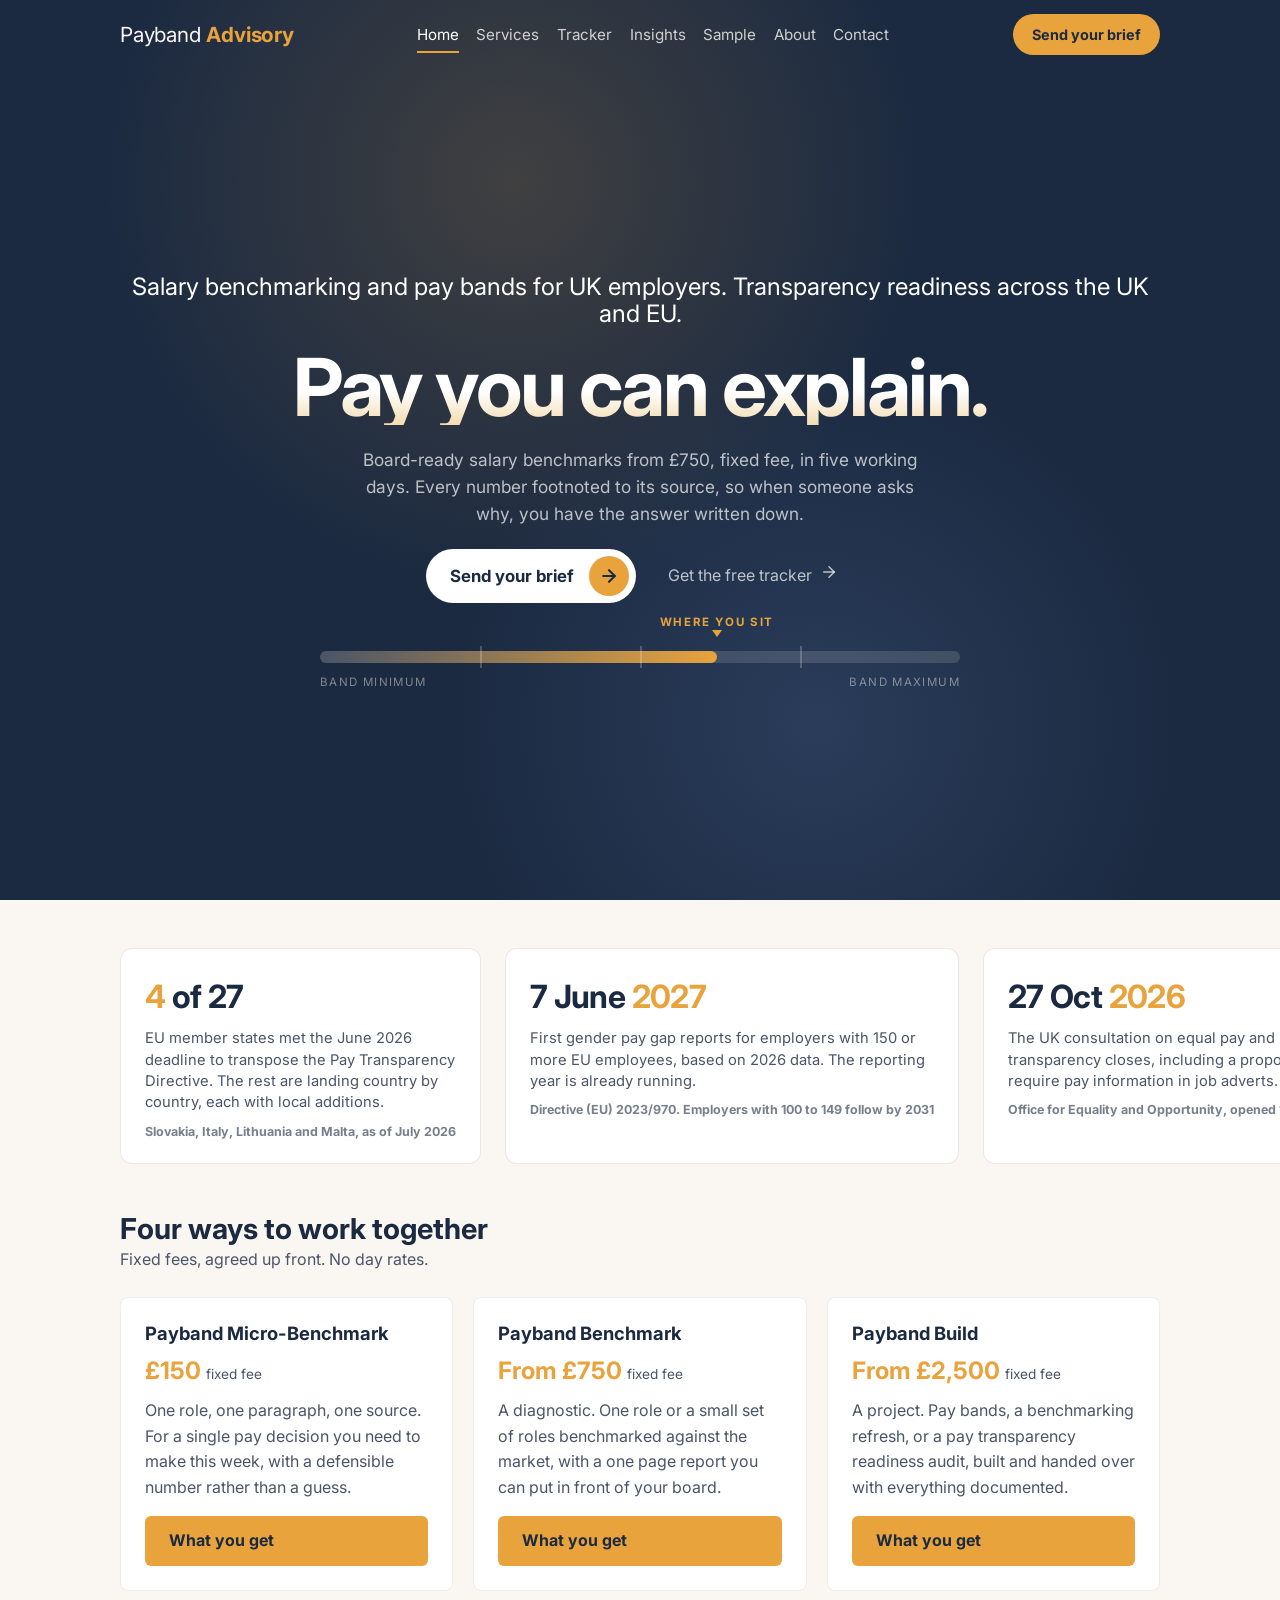
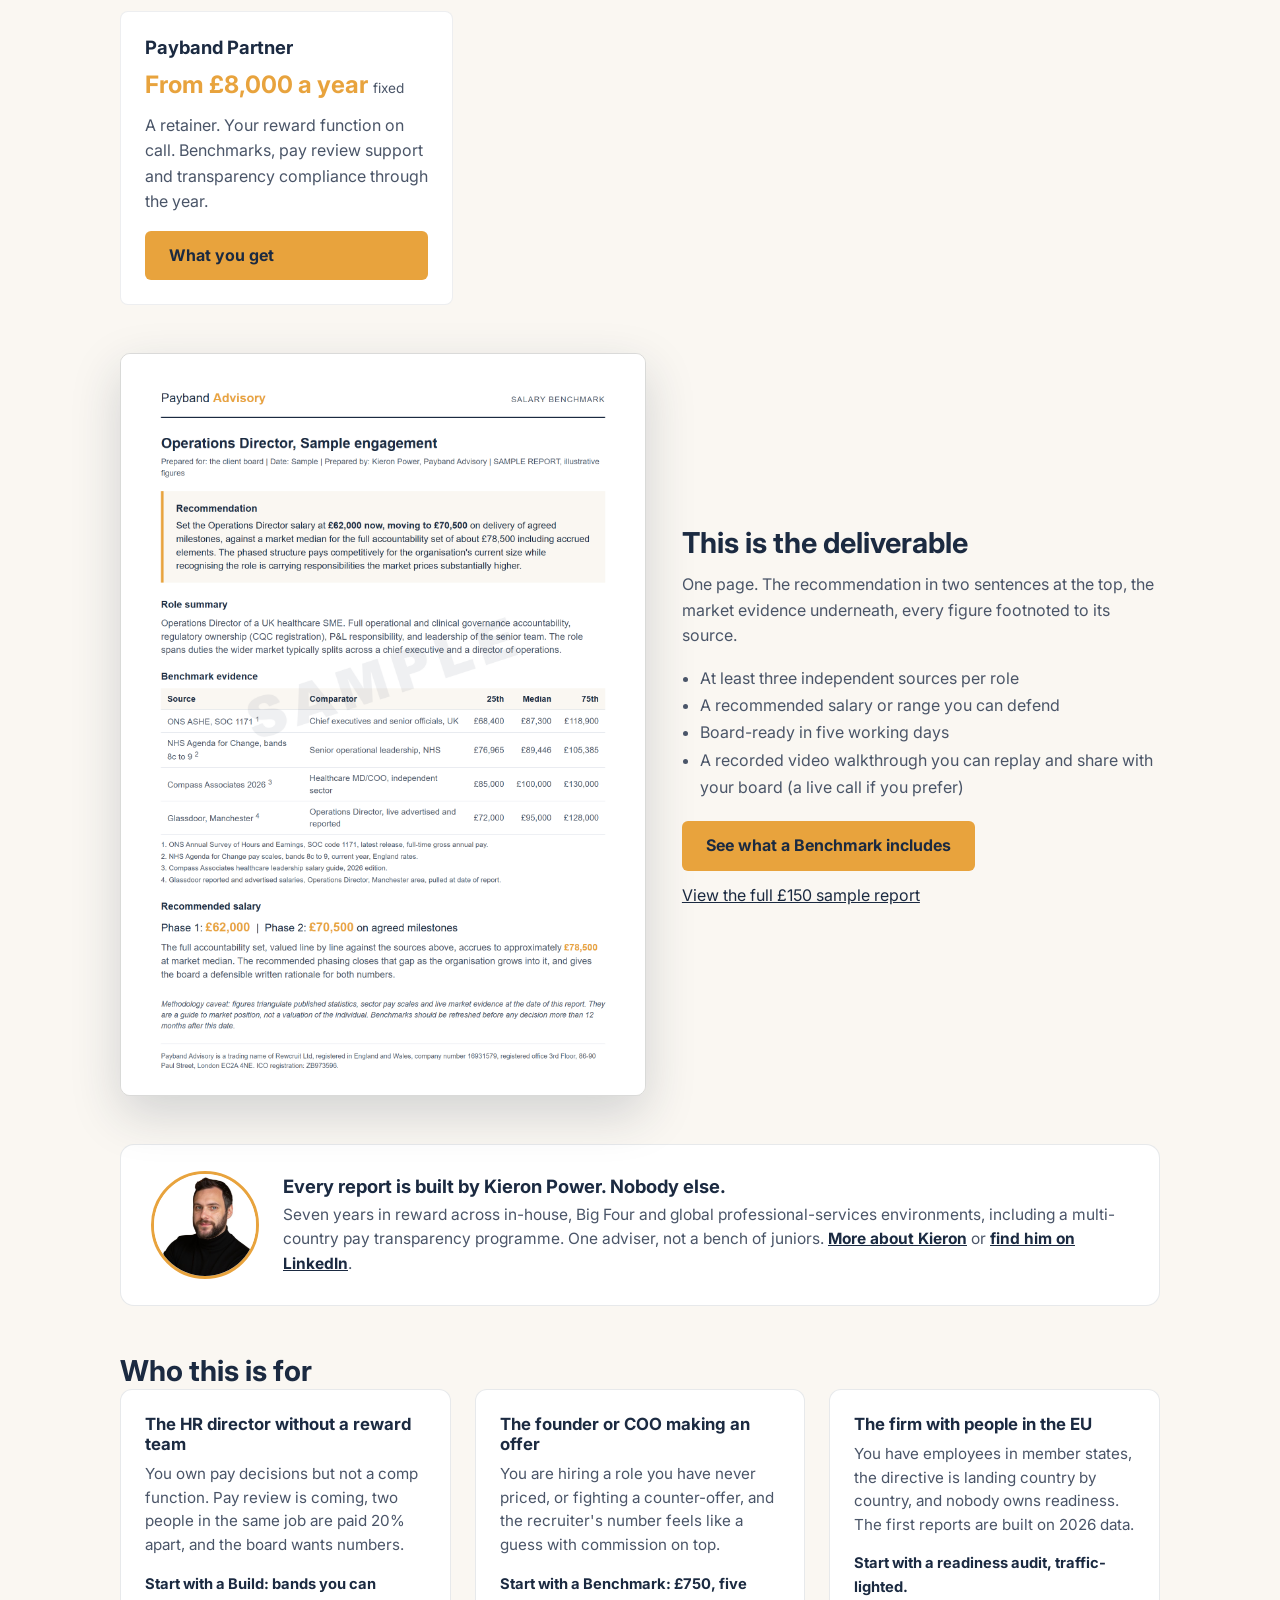
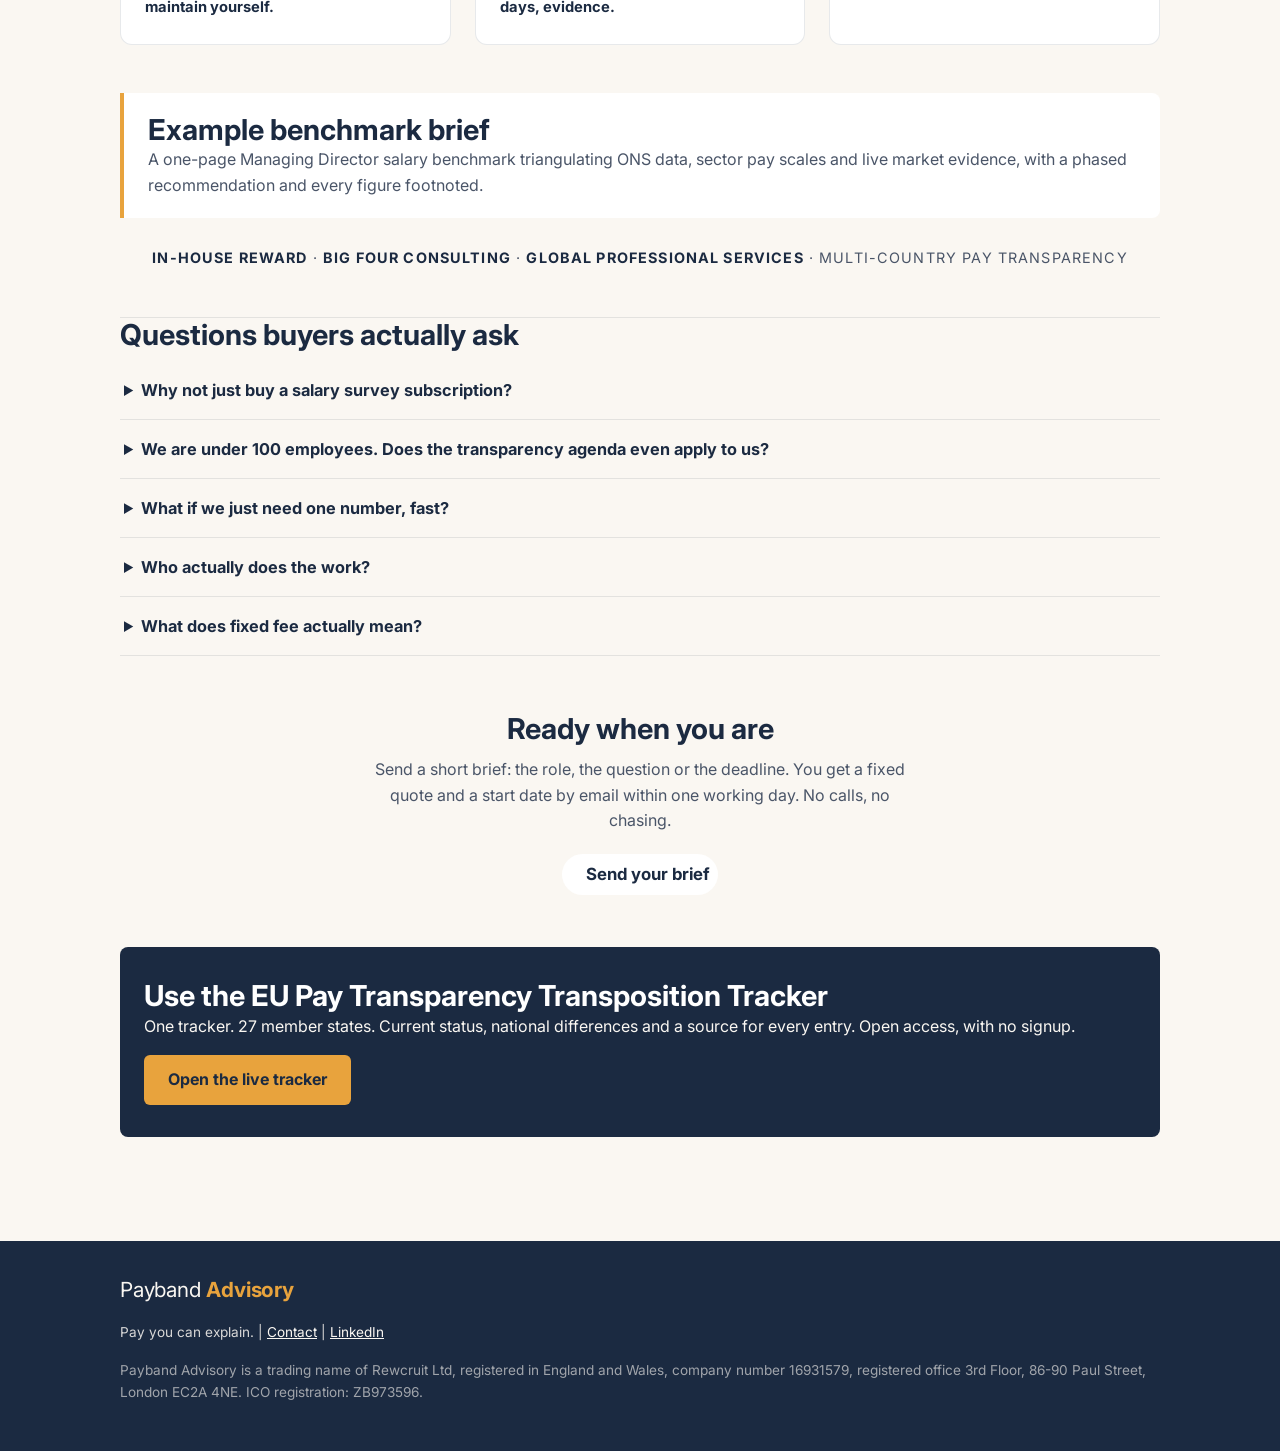
==== commit 852e8a84: "Add public sample-report page with £150 Micro-Benchmark example" ====
--- a/index.html
+++ b/index.html
@@ -204,9 +204,10 @@
       <a href="index.html" aria-current="page">Home</a>
       <a href="services.html">Services</a>
       <a href="tracker.html">Tracker</a>
-      <a href="insights.html">Insights</a>
-      <a href="about.html">About</a>
-      <a href="contact.html">Contact</a>
+            <a href="insights.html">Insights</a>
+            <a href="sample-report.html">Sample</a>
+            <a href="about.html">About</a>
+            <a href="contact.html">Contact</a>
     </nav>
     <a class="nav-cta" href="contact.html">Send your brief</a>
   </div>
@@ -311,7 +312,7 @@
             <li>A recorded video walkthrough you can replay and share with your board (a live call if you prefer)</li>
           </ul>
           <a class="btn" href="services.html#benchmark">See what a Benchmark includes</a>
-          <p class="sample-link"><a href="sample-benchmark.html">View the full illustrative sample benchmark</a></p>
+                    <p class="sample-link"><a href="sample-report.html">View the full £150 sample report</a></p>
         </div>
       </div>
     </section>
--- a/css/styles.css
+++ b/css/styles.css
@@ -742,3 +742,190 @@
 @media (max-width: 520px) {
   .tk-stat { flex: 1 1 40%; }
 }
+
+/* ===== Contact form ===== */
+.form-grid {
+  display: grid;
+  grid-template-columns: 1fr 1fr;
+  gap: 18px;
+  max-width: 720px;
+  margin: 24px 0 8px;
+}
+.form-grid label {
+  display: flex;
+  flex-direction: column;
+  gap: 6px;
+  font-size: 0.92rem;
+  font-weight: 700;
+  color: var(--navy);
+}
+.form-grid label span {
+  letter-spacing: 0.02em;
+}
+.form-grid input[type="text"],
+.form-grid input[type="email"],
+.form-grid textarea {
+  font-family: inherit;
+  font-size: 1rem;
+  font-weight: 400;
+  color: var(--navy);
+  background: var(--off-white);
+  border: 1px solid rgba(27, 42, 65, 0.18);
+  border-radius: 6px;
+  padding: 10px 12px;
+  width: 100%;
+  box-sizing: border-box;
+  transition: border-color 0.15s ease;
+}
+.form-grid input[type="text"]:focus,
+.form-grid input[type="email"]:focus,
+.form-grid textarea:focus {
+  outline: none;
+  border-color: var(--amber);
+  background: #FFFFFF;
+}
+.form-grid textarea {
+  resize: vertical;
+  min-height: 96px;
+  line-height: 1.5;
+}
+.form-grid label[style*="grid-column"],
+.form-grid label:has(textarea) {
+  grid-column: 1 / -1;
+}
+.form-note {
+  font-size: 0.88rem;
+  color: var(--grey);
+  max-width: 720px;
+  margin: 8px 0 14px;
+}
+.btn[disabled] {
+  opacity: 0.6;
+  cursor: not-allowed;
+}
+.callout.success {
+  border-left: 4px solid var(--amber);
+  background: rgba(232, 163, 61, 0.10);
+  padding: 22px 24px;
+  border-radius: 6px;
+  max-width: 720px;
+  margin: 18px 0;
+}
+.callout.success h3 {
+  color: var(--navy);
+  margin: 0 0 8px;
+}
+
+@media (max-width: 640px) {
+  .form-grid { grid-template-columns: 1fr; }
+}
+
+/* ===== Sample report page ===== */
+.lede-tag {
+  display: inline-block;
+  font-size: 0.78rem;
+  font-weight: 700;
+  letter-spacing: 0.12em;
+  text-transform: uppercase;
+  color: var(--amber);
+  margin: 0 0 12px;
+}
+.btn-ghost {
+  display: inline-flex;
+  align-items: center;
+  font-family: inherit;
+  font-size: 0.95rem;
+  font-weight: 700;
+  color: var(--navy);
+  background: transparent;
+  border: 1px solid var(--navy);
+  border-radius: 6px;
+  padding: 11px 22px;
+  text-decoration: none;
+  margin-left: 10px;
+  transition: background 0.15s ease;
+}
+.btn-ghost:hover {
+  background: rgba(27, 42, 65, 0.06);
+}
+.report-meta {
+  display: grid;
+  grid-template-columns: repeat(auto-fit, minmax(220px, 1fr));
+  gap: 16px 24px;
+  background: var(--off-white);
+  border-radius: 8px;
+  padding: 22px 24px;
+  margin: 24px 0 32px;
+}
+.report-meta > div {
+  display: flex;
+  flex-direction: column;
+  gap: 4px;
+}
+.report-label {
+  font-size: 0.74rem;
+  font-weight: 700;
+  letter-spacing: 0.06em;
+  text-transform: uppercase;
+  color: var(--grey);
+}
+.report-value {
+  font-size: 1rem;
+  color: var(--navy);
+  font-weight: 700;
+}
+.recommendation {
+  background: rgba(232, 163, 61, 0.12);
+  border-left: 4px solid var(--amber);
+  padding: 24px 28px;
+  border-radius: 6px;
+  font-size: 1.05rem;
+  line-height: 1.6;
+  margin: 16px 0 32px;
+}
+table.sources {
+  width: 100%;
+  border-collapse: collapse;
+  margin: 16px 0 32px;
+  font-size: 0.92rem;
+}
+table.sources th,
+table.sources td {
+  text-align: left;
+  padding: 12px 14px;
+  border-bottom: 1px solid rgba(27, 42, 65, 0.12);
+  vertical-align: top;
+}
+table.sources th {
+  background: var(--off-white);
+  color: var(--navy);
+  font-weight: 700;
+  font-size: 0.82rem;
+  letter-spacing: 0.04em;
+  text-transform: uppercase;
+}
+table.sources tbody tr:hover {
+  background: rgba(27, 42, 65, 0.03);
+}
+.tier-grid {
+  display: grid;
+  grid-template-columns: repeat(auto-fit, minmax(240px, 1fr));
+  gap: 16px;
+  margin: 16px 0;
+}
+.tier-card {
+  background: #FFFFFF;
+  border: 1px solid rgba(27, 42, 65, 0.10);
+  border-radius: 8px;
+  padding: 20px 22px;
+}
+.tier-card h3 {
+  color: var(--navy);
+  font-size: 1.1rem;
+  margin: 0 0 8px;
+}
+
+@media (max-width: 640px) {
+  .btn-ghost { margin-left: 0; margin-top: 10px; }
+  .report-meta { grid-template-columns: 1fr; }
+}
